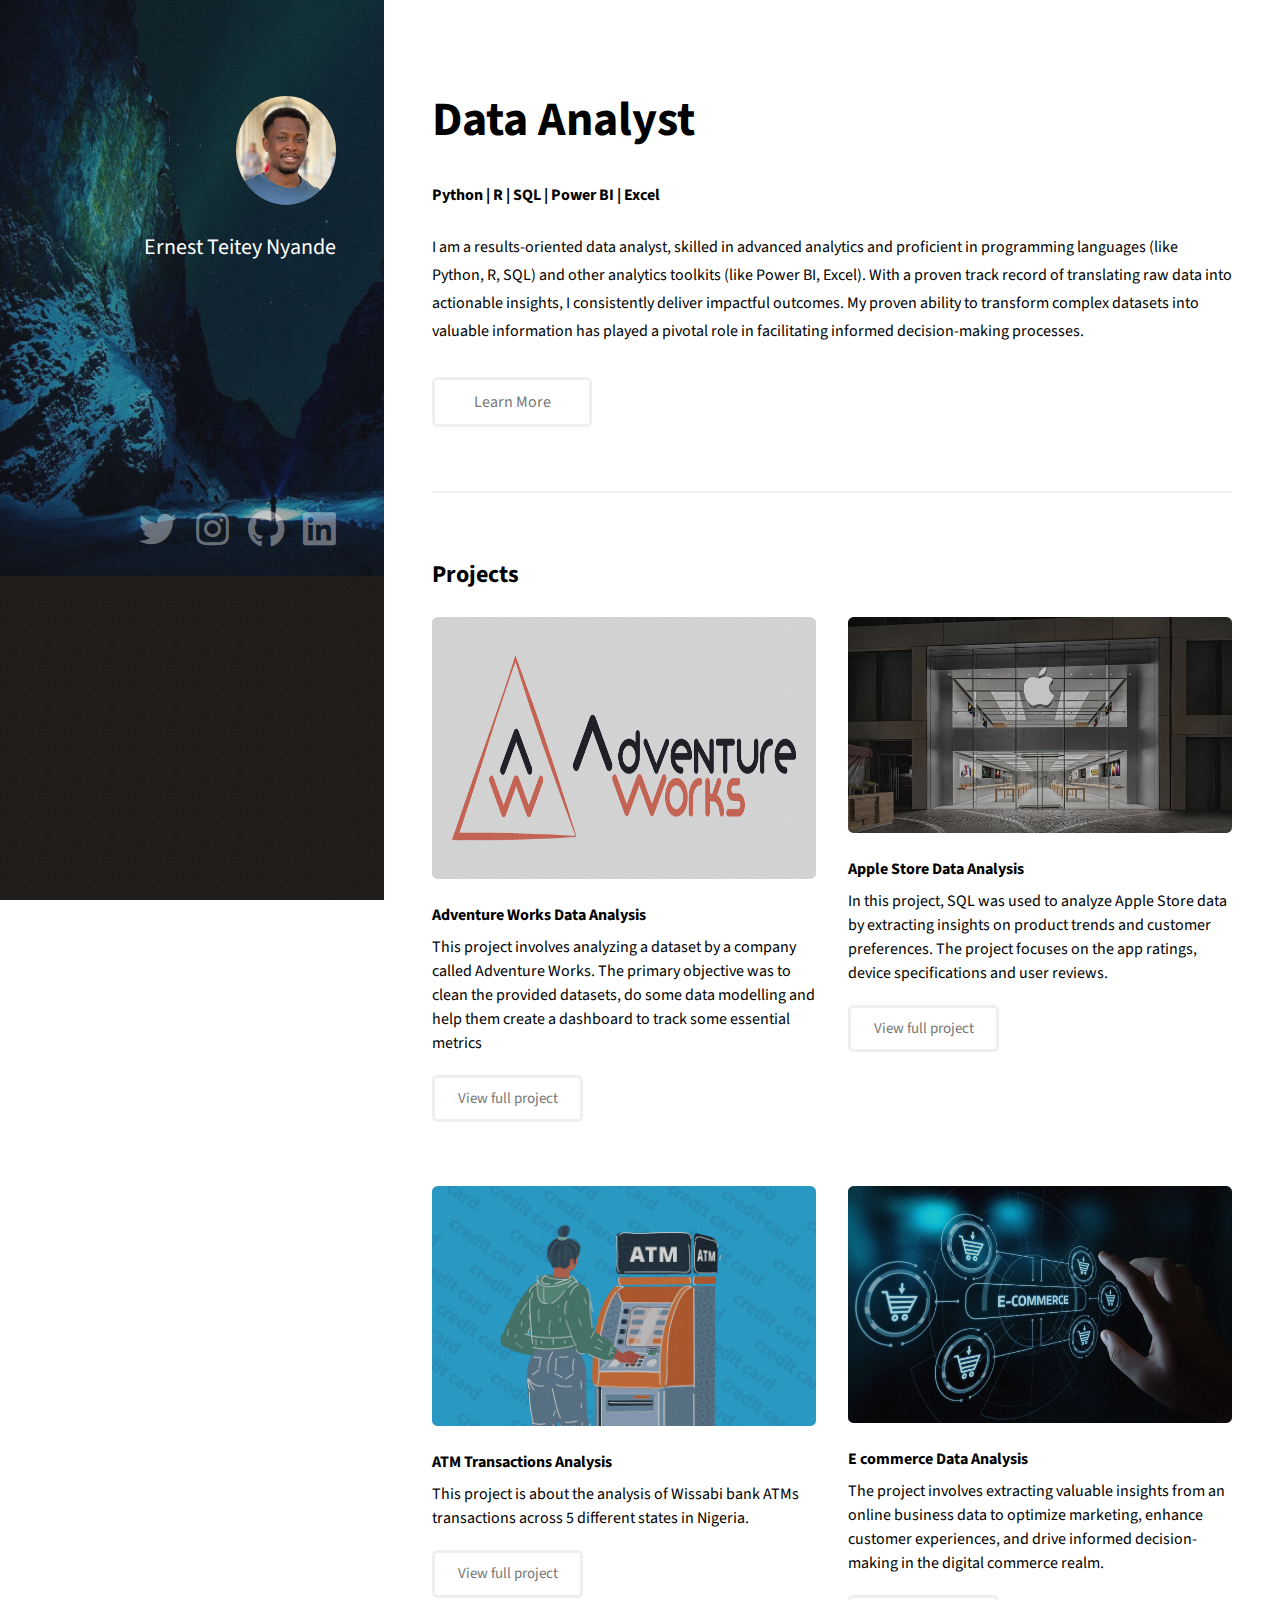
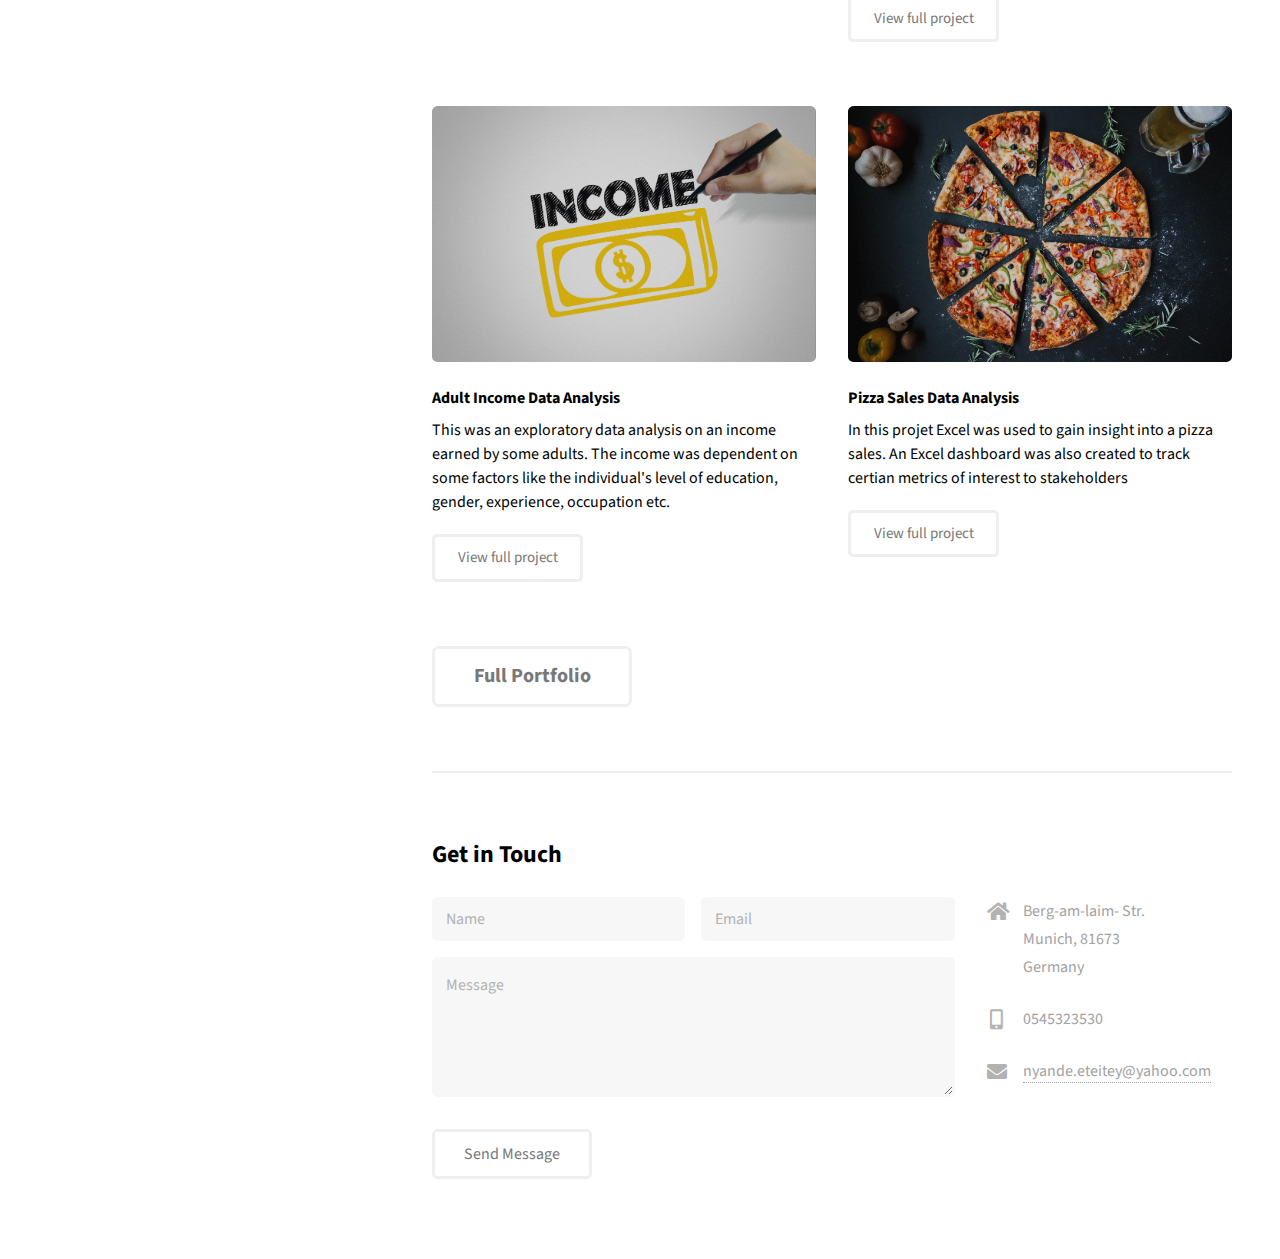
==== index.html @ efe4e244 "initial commit" ====
<!DOCTYPE HTML>
<!--
	Strata by HTML5 UP
	html5up.net | @ajlkn
	Free for personal and commercial use under the CCA 3.0 license (html5up.net/license)
-->
<html>
	<head>
		<title>Ernest Teitey Portfolio </title>
		<meta charset="utf-8" />
		<meta name="viewport" content="width=device-width, initial-scale=1, user-scalable=no" />
		<link rel="stylesheet" href="assets/css/main.css" />
	</head>
	<body class="is-preload">

		<!-- Header -->
			<header id="header">
				<div class="inner">
					<a href="#" class="image avatar"><img src="images\ent77.jpg" alt="" /></a>
					<h1><strong style="font-size: 1.1em;">Ernest Teitey Nyande</strong></h1>
				</div>
			</header>

		<!-- Main -->
			<div id="main">

				<!-- One -->
					<section id="one">
						<header class="major">
							<h1><strong style="font-weight: bold; color: black; font-size: 1.5em;" >Data Analyst</strong></h1>
        					<p>
								<strong style="font-weight: bold; color: black;">Python | R | SQL | Power BI | Excel</strong></
							</p>							
						</header>
						<p style="color: black;">
							I am a results-oriented data analyst, skilled in advanced analytics and proficient in programming languages (like Python, R, SQL) and other analytics toolkits (like Power BI, Excel). With a proven track record of translating raw data into actionable insights, I consistently deliver impactful outcomes. My proven ability to transform complex datasets into valuable information has played a pivotal role in facilitating informed decision-making processes.
						</p>						
						<ul class="actions">
							<li><a href="https://github.com/Teitey77" target="_blank" class="button">Learn More</a></li>
						</ul>
					</section>

				<!-- Two -->
					<section id="two">
						<h2 style="color: black; font-weight: bold;">Projects</h2>
						<div class="row">
							<article class="col-6 col-12-xsmall work-item">
								<a href="images\fulls\adv_2.png" class="image fit thumb"><img src="images\thumbs\adv_2.png" alt="" style="height: 262px"  /></a>
								<h3 style="font-weight: bold; color: black;">Adventure Works Data Analysis</h3>
								<p style="font-size: 16px; color: black;">This project involves analyzing a dataset by a company called Adventure Works. The primary objective was to clean the provided datasets, do some data modelling and help them create a dashboard to track some essential metrics</p>
								<ul class="actions" style="margin-top: 20px;">
									<li><a href="https://github.com/Teitey77/Adventure-Works-Data-Analysis-Project" target="_blank" class="button" style="font-size: 15px;">View full project</a></li>
								</ul>
							</article>
							<article class="col-6 col-12-xsmall work-item">
								<a href="images\fulls\apple store.jpeg" class="image fit thumb"><img src="images\thumbs\apple store.jpeg" alt="" /></a>
								<h3 style="font-weight: bold; color: black;">Apple Store Data Analysis</h3>
								<p style="font-size: 16px; color: black;">In this project, SQL was used to analyze Apple Store data by extracting insights on product trends and customer preferences. The project focuses on the app ratings, device specifications and user reviews.</p>
								<ul class="actions" style="margin-top: 20px;">
									<li><a href="https://github.com/Teitey77/Apple-Store-Data-Analysis-Project" target="_blank" class="button" style="font-size: 15px;">View full project</a></li>
								</ul>
							</article>
							<article class="col-6 col-12-xsmall work-item">
								<a href="images\fulls\ATM.jpg" class="image fit thumb"><img src="images\thumbs\ATM.jpg" alt="" /></a>
								<h3 style="font-weight: bold; color: black;">ATM Transactions Analysis</h3>
								<p style="font-size: 16px; color: black;">This project is about the analysis of Wissabi bank ATMs transactions across 5 different states in Nigeria.</p>
								<ul class="actions" style="margin-top: 20px;">
									<li><a href="https://github.com/Teitey77/ATM-Transaction-Analysis-Project-" target="_blank" class="button" style="font-size: 15px;">View full project</a></li>
								</ul>
							</article>
							<article class="col-6 col-12-xsmall work-item">
								<a href="images\fulls\ecom.jpg" class="image fit thumb"><img src="images\thumbs\ecom.jpg" alt="" /></a>
								<h3 style="font-weight: bold; color: black;">E commerce Data Analysis</h3>
								<p style="font-size: 16px; color: black;">The project involves extracting valuable insights from an online business data to optimize marketing, enhance customer experiences, and drive informed decision-making in the digital commerce realm.</p>
								<ul class="actions" style="margin-top: 20px;">
									<li><a href="https://github.com/Teitey77/ECommerce-Data-Analysis-Project" target="_blank" class="button" style="font-size: 15px;">View full project</a></li>
								</ul>
							</article>
							<article class="col-6 col-12-xsmall work-item">
								<a href="images\fulls\Income_.jpg" class="image fit thumb"><img src="images\thumbs\Income_.jpg" alt="" /></a>
								<h3 style="font-weight: bold; color: black;">Adult Income Data Analysis</h3>
								<p style="font-size: 16px; color: black;">This was an exploratory data analysis on an income earned by some adults. The income was dependent on some factors like the individual's level of education, gender, experience, occupation etc.</p>
								<ul class="actions" style="margin-top: 20px;">
									<li><a href="https://github.com/Teitey77/Adult-Income-Data-Analysis-Project" target="_blank" class="button" style="font-size: 15px;">View full project</a></li>
								</ul>
							</article>
							<article class="col-6 col-12-xsmall work-item">
								<a href="images\fulls\Pizza-3007395.jpg" class="image fit thumb"><img src="images\thumbs\Pizza-3007395.jpg" alt="" /></a>
								<h3 style="font-weight: bold; color: black;">Pizza Sales Data Analysis</h3>
								<p style="font-size: 16px; color: black;">In this projet Excel was used to gain insight into a pizza sales. An Excel dashboard was also created to track certian metrics of interest to stakeholders</p>
								<ul class="actions" style="margin-top: 20px;">
									<li><a href="https://github.com/Teitey77/Pizza-Sales-Analysis-Project" target="_blank" class="button" style="font-size: 15px;">View full project</a></li>
								</ul>
							</article>
						</div>
						<ul class="actions">
							<li><a href="https://github.com/Teitey77" target="_blank" class="button" style="font-size: 20px; font-weight: bold; color: black;">Full Portfolio</a></li>
						</ul>
					</section>

				<!-- Three -->
					<section id="three">
						<h2><strong style="font-weight: bold; color: black; font-size: 1.0em;" >Get in Touch</strong></h2>
						<!-- <p>Accumsan pellentesque commodo blandit enim arcu non at amet id arcu magna. Accumsan orci faucibus id eu lorem semper nunc nisi lorem vulputate lorem neque lorem ipsum dolor.</p> --> 
						<div class="row">
							<div class="col-8 col-12-small">
								<form method="post" action="#">
									<div class="row gtr-uniform gtr-50">
										<div class="col-6 col-12-xsmall"><input type="text" name="name" id="name" placeholder="Name" /></div>
										<div class="col-6 col-12-xsmall"><input type="email" name="email" id="email" placeholder="Email" /></div>
										<div class="col-12"><textarea name="message" id="message" placeholder="Message" rows="4"></textarea></div>
									</div>
								</form>
								<ul class="actions">
									<li><input type="submit" value="Send Message" /></li>
								</ul>
							</div>
							<div class="col-4 col-12-small">
								<ul class="labeled-icons">
									<li>
										<h3 class="icon solid fa-home"><span class="label">Address</span></h3>
										Berg-am-laim- Str.<br />
										Munich, 81673<br />
										Germany
									</li>
									<li>
										<h3 class="icon solid fa-mobile-alt"><span class="label">Phone</span></h3>
										0545323530
									</li>
									<li>
										<h3 class="icon solid fa-envelope"><span class="label">Email</span></h3>
										<a href="#">nyande.eteitey@yahoo.com</a>
									</li>
								</ul>
							</div>
						</div>
					</section>

				<!-- Four -->
				<!--
					<section id="four">
						<h2>Elements</h2>

						<section>
							<h4>Text</h4>
							<p>This is <b>bold</b> and this is <strong>strong</strong>. This is <i>italic</i> and this is <em>emphasized</em>.
							This is <sup>superscript</sup> text and this is <sub>subscript</sub> text.
							This is <u>underlined</u> and this is code: <code>for (;;) { ... }</code>. Finally, <a href="#">this is a link</a>.</p>
							<hr />
							<header>
								<h4>Heading with a Subtitle</h4>
								<p>Lorem ipsum dolor sit amet nullam id egestas urna aliquam</p>
							</header>
							<p>Nunc lacinia ante nunc ac lobortis. Interdum adipiscing gravida odio porttitor sem non mi integer non faucibus ornare mi ut ante amet placerat aliquet. Volutpat eu sed ante lacinia sapien lorem accumsan varius montes viverra nibh in adipiscing blandit tempus accumsan.</p>
							<header>
								<h5>Heading with a Subtitle</h5>
								<p>Lorem ipsum dolor sit amet nullam id egestas urna aliquam</p>
							</header>
							<p>Nunc lacinia ante nunc ac lobortis. Interdum adipiscing gravida odio porttitor sem non mi integer non faucibus ornare mi ut ante amet placerat aliquet. Volutpat eu sed ante lacinia sapien lorem accumsan varius montes viverra nibh in adipiscing blandit tempus accumsan.</p>
							<hr />
							<h2>Heading Level 2</h2>
							<h3>Heading Level 3</h3>
							<h4>Heading Level 4</h4>
							<h5>Heading Level 5</h5>
							<h6>Heading Level 6</h6>
							<hr />
							<h5>Blockquote</h5>
							<blockquote>Fringilla nisl. Donec accumsan interdum nisi, quis tincidunt felis sagittis eget tempus euismod. Vestibulum ante ipsum primis in faucibus vestibulum. Blandit adipiscing eu felis iaculis volutpat ac adipiscing accumsan faucibus. Vestibulum ante ipsum primis in faucibus lorem ipsum dolor sit amet nullam adipiscing eu felis.</blockquote>
							<h5>Preformatted</h5>
							<pre><code>i = 0;

while (!deck.isInOrder()) {
print 'Iteration ' + i;
deck.shuffle();
i++;
}

print 'It took ' + i + ' iterations to sort the deck.';</code></pre>
						</section>

						<section>
							<h4>Lists</h4>
							<div class="row">
								<div class="col-6 col-12-xsmall">
									<h5>Unordered</h5>
									<ul>
										<li>Dolor pulvinar etiam magna etiam.</li>
										<li>Sagittis adipiscing lorem eleifend.</li>
										<li>Felis enim feugiat dolore viverra.</li>
									</ul>
									<h5>Alternate</h5>
									<ul class="alt">
										<li>Dolor pulvinar etiam magna etiam.</li>
										<li>Sagittis adipiscing lorem eleifend.</li>
										<li>Felis enim feugiat dolore viverra.</li>
									</ul>
								</div>
								<div class="col-6 col-12-xsmall">
									<h5>Ordered</h5>
									<ol>
										<li>Dolor pulvinar etiam magna etiam.</li>
										<li>Etiam vel felis at lorem sed viverra.</li>
										<li>Felis enim feugiat dolore viverra.</li>
										<li>Dolor pulvinar etiam magna etiam.</li>
										<li>Etiam vel felis at lorem sed viverra.</li>
										<li>Felis enim feugiat dolore viverra.</li>
									</ol>
									<h5>Icons</h5>
									<ul class="icons">
										<li><a href="#" class="icon brands fa-twitter"><span class="label">Twitter</span></a></li>
										<li><a href="#" class="icon brands fa-facebook-f"><span class="label">Facebook</span></a></li>
										<li><a href="#" class="icon brands fa-instagram"><span class="label">Instagram</span></a></li>
										<li><a href="#" class="icon brands fa-github"><span class="label">Github</span></a></li>
										<li><a href="#" class="icon brands fa-dribbble"><span class="label">Dribbble</span></a></li>
										<li><a href="#" class="icon brands fa-tumblr"><span class="label">Tumblr</span></a></li>
									</ul>
								</div>
							</div>
							<h5>Actions</h5>
							<ul class="actions">
								<li><a href="#" class="button primary">Default</a></li>
								<li><a href="#" class="button">Default</a></li>
							</ul>
							<ul class="actions small">
								<li><a href="#" class="button primary small">Small</a></li>
								<li><a href="#" class="button small">Small</a></li>
							</ul>
							<div class="row">
								<div class="col-6 col-12-small">
									<ul class="actions stacked">
										<li><a href="#" class="button primary">Default</a></li>
										<li><a href="#" class="button">Default</a></li>
									</ul>
								</div>
								<div class="col-6 col-12-small">
									<ul class="actions stacked">
										<li><a href="#" class="button primary small">Small</a></li>
										<li><a href="#" class="button small">Small</a></li>
									</ul>
								</div>
								<div class="col-6 col-12-small">
									<ul class="actions stacked">
										<li><a href="#" class="button primary fit">Default</a></li>
										<li><a href="#" class="button fit">Default</a></li>
									</ul>
								</div>
								<div class="col-6 col-12-small">
									<ul class="actions stacked">
										<li><a href="#" class="button primary small fit">Small</a></li>
										<li><a href="#" class="button small fit">Small</a></li>
									</ul>
								</div>
							</div>
						</section>

						<section>
							<h4>Table</h4>
							<h5>Default</h5>
							<div class="table-wrapper">
								<table>
									<thead>
										<tr>
											<th>Name</th>
											<th>Description</th>
											<th>Price</th>
										</tr>
									</thead>
									<tbody>
										<tr>
											<td>Item One</td>
											<td>Ante turpis integer aliquet porttitor.</td>
											<td>29.99</td>
										</tr>
										<tr>
											<td>Item Two</td>
											<td>Vis ac commodo adipiscing arcu aliquet.</td>
											<td>19.99</td>
										</tr>
										<tr>
											<td>Item Three</td>
											<td> Morbi faucibus arcu accumsan lorem.</td>
											<td>29.99</td>
										</tr>
										<tr>
											<td>Item Four</td>
											<td>Vitae integer tempus condimentum.</td>
											<td>19.99</td>
										</tr>
										<tr>
											<td>Item Five</td>
											<td>Ante turpis integer aliquet porttitor.</td>
											<td>29.99</td>
										</tr>
									</tbody>
									<tfoot>
										<tr>
											<td colspan="2"></td>
											<td>100.00</td>
										</tr>
									</tfoot>
								</table>
							</div>

							<h5>Alternate</h5>
							<div class="table-wrapper">
								<table class="alt">
									<thead>
										<tr>
											<th>Name</th>
											<th>Description</th>
											<th>Price</th>
										</tr>
									</thead>
									<tbody>
										<tr>
											<td>Item One</td>
											<td>Ante turpis integer aliquet porttitor.</td>
											<td>29.99</td>
										</tr>
										<tr>
											<td>Item Two</td>
											<td>Vis ac commodo adipiscing arcu aliquet.</td>
											<td>19.99</td>
										</tr>
										<tr>
											<td>Item Three</td>
											<td> Morbi faucibus arcu accumsan lorem.</td>
											<td>29.99</td>
										</tr>
										<tr>
											<td>Item Four</td>
											<td>Vitae integer tempus condimentum.</td>
											<td>19.99</td>
										</tr>
										<tr>
											<td>Item Five</td>
											<td>Ante turpis integer aliquet porttitor.</td>
											<td>29.99</td>
										</tr>
									</tbody>
									<tfoot>
										<tr>
											<td colspan="2"></td>
											<td>100.00</td>
										</tr>
									</tfoot>
								</table>
							</div>
						</section>

						<section>
							<h4>Buttons</h4>
							<ul class="actions">
								<li><a href="#" class="button primary">Primary</a></li>
								<li><a href="#" class="button">Default</a></li>
							</ul>
							<ul class="actions">
								<li><a href="#" class="button large">Large</a></li>
								<li><a href="#" class="button">Default</a></li>
								<li><a href="#" class="button small">Small</a></li>
							</ul>
							<ul class="actions fit">
								<li><a href="#" class="button primary fit">Fit</a></li>
								<li><a href="#" class="button fit">Fit</a></li>
							</ul>
							<ul class="actions fit small">
								<li><a href="#" class="button primary fit small">Fit + Small</a></li>
								<li><a href="#" class="button fit small">Fit + Small</a></li>
							</ul>
							<ul class="actions">
								<li><a href="#" class="button primary icon solid fa-download">Icon</a></li>
								<li><a href="#" class="button icon solid fa-download">Icon</a></li>
							</ul>
							<ul class="actions">
								<li><span class="button primary disabled">Primary</span></li>
								<li><span class="button disabled">Default</span></li>
							</ul>
						</section>

						<section>
							<h4>Form</h4>
							<form method="post" action="#">
								<div class="row gtr-uniform gtr-50">
									<div class="col-6 col-12-xsmall">
										<input type="text" name="demo-name" id="demo-name" value="" placeholder="Name" />
									</div>
									<div class="col-6 col-12-xsmall">
										<input type="email" name="demo-email" id="demo-email" value="" placeholder="Email" />
									</div>
									<div class="col-12">
										<select name="demo-category" id="demo-category">
											<option value="">- Category -</option>
											<option value="1">Manufacturing</option>
											<option value="1">Shipping</option>
											<option value="1">Administration</option>
											<option value="1">Human Resources</option>
										</select>
									</div>
									<div class="col-4 col-12-small">
										<input type="radio" id="demo-priority-low" name="demo-priority" checked>
										<label for="demo-priority-low">Low Priority</label>
									</div>
									<div class="col-4 col-12-small">
										<input type="radio" id="demo-priority-normal" name="demo-priority">
										<label for="demo-priority-normal">Normal Priority</label>
									</div>
									<div class="col-4 col-12-small">
										<input type="radio" id="demo-priority-high" name="demo-priority">
										<label for="demo-priority-high">High Priority</label>
									</div>
									<div class="col-6 col-12-small">
										<input type="checkbox" id="demo-copy" name="demo-copy">
										<label for="demo-copy">Email me a copy of this message</label>
									</div>
									<div class="col-6 col-12-small">
										<input type="checkbox" id="demo-human" name="demo-human" checked>
										<label for="demo-human">I am a human and not a robot</label>
									</div>
									<div class="col-12">
										<textarea name="demo-message" id="demo-message" placeholder="Enter your message" rows="6"></textarea>
									</div>
									<div class="col-12">
										<ul class="actions">
											<li><input type="submit" value="Send Message" class="primary" /></li>
											<li><input type="reset" value="Reset" /></li>
										</ul>
									</div>
								</div>
							</form>
						</section>

						<section>
							<h4>Image</h4>
							<h5>Fit</h5>
							<div class="box alt">
								<div class="row gtr-50 gtr-uniform">
									<div class="col-12"><span class="image fit"><img src="images/fulls/05.jpg" alt="" /></span></div>
									<div class="col-4"><span class="image fit"><img src="images/thumbs/01.jpg" alt="" /></span></div>
									<div class="col-4"><span class="image fit"><img src="images/thumbs/02.jpg" alt="" /></span></div>
									<div class="col-4"><span class="image fit"><img src="images/thumbs/03.jpg" alt="" /></span></div>
									<div class="col-4"><span class="image fit"><img src="images/thumbs/04.jpg" alt="" /></span></div>
									<div class="col-4"><span class="image fit"><img src="images/thumbs/05.jpg" alt="" /></span></div>
									<div class="col-4"><span class="image fit"><img src="images/thumbs/06.jpg" alt="" /></span></div>
									<div class="col-4"><span class="image fit"><img src="images/thumbs/03.jpg" alt="" /></span></div>
									<div class="col-4"><span class="image fit"><img src="images/thumbs/02.jpg" alt="" /></span></div>
									<div class="col-4"><span class="image fit"><img src="images/thumbs/01.jpg" alt="" /></span></div>
								</div>
							</div>
							<h5>Left &amp; Right</h5>
							<p><span class="image left"><img src="images/avatar.jpg" alt="" /></span>Fringilla nisl. Donec accumsan interdum nisi, quis tincidunt felis sagittis eget. tempus euismod. Vestibulum ante ipsum primis in faucibus vestibulum. Blandit adipiscing eu felis iaculis volutpat ac adipiscing accumsan eu faucibus. Integer ac pellentesque praesent tincidunt felis sagittis eget. tempus euismod. Vestibulum ante ipsum primis in faucibus vestibulum. Blandit adipiscing eu felis iaculis volutpat ac adipiscing accumsan eu faucibus. Integer ac pellentesque praesent. Donec accumsan interdum nisi, quis tincidunt felis sagittis eget. tempus euismod. Vestibulum ante ipsum primis in faucibus vestibulum. Blandit adipiscing eu felis iaculis volutpat ac adipiscing accumsan eu faucibus. Integer ac pellentesque praesent tincidunt felis sagittis eget. tempus euismod. Vestibulum ante ipsum primis in faucibus vestibulum. Blandit adipiscing eu felis iaculis volutpat ac adipiscing accumsan eu faucibus. Integer ac pellentesque praesent.</p>
							<p><span class="image right"><img src="images/avatar.jpg" alt="" /></span>Fringilla nisl. Donec accumsan interdum nisi, quis tincidunt felis sagittis eget. tempus euismod. Vestibulum ante ipsum primis in faucibus vestibulum. Blandit adipiscing eu felis iaculis volutpat ac adipiscing accumsan eu faucibus. Integer ac pellentesque praesent tincidunt felis sagittis eget. tempus euismod. Vestibulum ante ipsum primis in faucibus vestibulum. Blandit adipiscing eu felis iaculis volutpat ac adipiscing accumsan eu faucibus. Integer ac pellentesque praesent. Donec accumsan interdum nisi, quis tincidunt felis sagittis eget. tempus euismod. Vestibulum ante ipsum primis in faucibus vestibulum. Blandit adipiscing eu felis iaculis volutpat ac adipiscing accumsan eu faucibus. Integer ac pellentesque praesent tincidunt felis sagittis eget. tempus euismod. Vestibulum ante ipsum primis in faucibus vestibulum. Blandit adipiscing eu felis iaculis volutpat ac adipiscing accumsan eu faucibus. Integer ac pellentesque praesent.</p>
						</section>

					</section>
				-->

			</div>

		<!-- Footer -->
			<footer id="footer">
				<div class="inner">
					<ul class="icons" style="margin-bottom: 300px;">
						<li><a href="https://www.twitter.com/Teitey77" target="_blank" class="icon brands fa-twitter" style="font-size: 25px;" ><span class="label">Twitter</span></a></li>
						<li><a href="https://www.instagram.com/Teitey77" target="_blank" class="icon brands fa-instagram" style="font-size: 25px;" ><span class="label">Instagram</span></a></li>
						<li><a href="https://github.com/Teitey77" class="icon brands fa-github" target="_blank" style="font-size: 25px;" ><span class="label">Github</span></a></li>
						<li><a href="https://linkedin.com/in/ernest-teitey-nyande-a29bb71a9" target="_blank" class="icon brands fa-linkedin" style="font-size: 25px;"><span class="label">LinkedIn</span></a></li>
					</ul>
				</div>
			</footer>

		<!-- Scripts -->
			<script src="assets/js/jquery.min.js"></script>
			<script src="assets/js/jquery.poptrox.min.js"></script>
			<script src="assets/js/browser.min.js"></script>
			<script src="assets/js/breakpoints.min.js"></script>
			<script src="assets/js/util.js"></script>
			<script src="assets/js/main.js"></script>

	</body>
</html>
---- assets/css/main.css ----
@import url("fontawesome-all.min.css");
@import url("https://fonts.googleapis.com/css?family=Source+Sans+Pro:400,400italic");

/*
	Strata by HTML5 UP
	html5up.net | @ajlkn
	Free for personal and commercial use under the CCA 3.0 license (html5up.net/license)
*/

html, body, div, span, applet, object,
iframe, h1, h2, h3, h4, h5, h6, p, blockquote,
pre, a, abbr, acronym, address, big, cite,
code, del, dfn, em, img, ins, kbd, q, s, samp,
small, strike, strong, sub, sup, tt, var, b,
u, i, center, dl, dt, dd, ol, ul, li, fieldset,
form, label, legend, table, caption, tbody,
tfoot, thead, tr, th, td, article, aside,
canvas, details, embed, figure, figcaption,
footer, header, hgroup, menu, nav, output, ruby,
section, summary, time, mark, audio, video {
	margin: 0;
	padding: 0;
	border: 0;
	font-size: 100%;
	font: inherit;
	vertical-align: baseline;}

article, aside, details, figcaption, figure,
footer, header, hgroup, menu, nav, section {
	display: block;}

body {
	line-height: 1;
}

ol, ul {
	list-style: none;
}

blockquote, q {
	quotes: none;
}

	blockquote:before, blockquote:after, q:before, q:after {
		content: '';
		content: none;
	}

table {
	border-collapse: collapse;
	border-spacing: 0;
}

body {
	-webkit-text-size-adjust: none;
}

mark {
	background-color: transparent;
	color: inherit;
}

input::-moz-focus-inner {
	border: 0;
	padding: 0;
}

input, select, textarea {
	-moz-appearance: none;
	-webkit-appearance: none;
	-ms-appearance: none;
	appearance: none;
}

/* Basic */

	html {
		box-sizing: border-box;
	}

	*, *:before, *:after {
		box-sizing: inherit;
	}

	body {
		background: #fff;
	}

		body.is-preload *, body.is-preload *:before, body.is-preload *:after {
			-moz-animation: none !important;
			-webkit-animation: none !important;
			-ms-animation: none !important;
			animation: none !important;
			-moz-transition: none !important;
			-webkit-transition: none !important;
			-ms-transition: none !important;
			transition: none !important;
		}

	body, input, select, textarea {
		color: #a2a2a2;
		font-family: "Source Sans Pro", Helvetica, sans-serif;
		font-size: 16pt;
		font-weight: 400;
		line-height: 1.75em;
	}

	a {
		-moz-transition: color 0.2s ease-in-out, border-color 0.2s ease-in-out;
		-webkit-transition: color 0.2s ease-in-out, border-color 0.2s ease-in-out;
		-ms-transition: color 0.2s ease-in-out, border-color 0.2s ease-in-out;
		transition: color 0.2s ease-in-out, border-color 0.2s ease-in-out;
		border-bottom: dotted 1px;
		color: #49bf9d;
		text-decoration: none;
	}

		a:hover {
			border-bottom-color: transparent;
			color: #49bf9d !important;
			text-decoration: none;
		}

	strong, b {
		color: #787878;
		font-weight: 400;
	}

	em, i {
		font-style: italic;
	}

	p {
		margin: 0 0 2em 0;
	}

	h1, h2, h3, h4, h5, h6 {
		color: #787878;
		font-weight: 400;
		line-height: 1em;
		margin: 0 0 1em 0;
	}

		h1 a, h2 a, h3 a, h4 a, h5 a, h6 a {
			color: inherit;
			text-decoration: none;
		}

	h1 {
		font-size: 2em;
		line-height: 1.5em;
	}

	h2 {
		font-size: 1.5em;
		line-height: 1.5em;
	}

	h3 {
		font-size: 1.25em;
		line-height: 1.5em;
	}

	h4 {
		font-size: 1.1em;
		line-height: 1.5em;
	}

	h5 {
		font-size: 0.9em;
		line-height: 1.5em;
	}

	h6 {
		font-size: 0.7em;
		line-height: 1.5em;
	}

	sub {
		font-size: 0.8em;
		position: relative;
		top: 0.5em;
	}

	sup {
		font-size: 0.8em;
		position: relative;
		top: -0.5em;
	}

	hr {
		border: 0;
		border-bottom: solid 2px #efefef;
		margin: 2em 0;
	}

		hr.major {
			margin: 3em 0;
		}

	blockquote {
		border-left: solid 6px #efefef;
		font-style: italic;
		margin: 0 0 2em 0;
		padding: 0.5em 0 0.5em 1.5em;
	}

	code {
		background: #f7f7f7;
		border-radius: 0.35em;
		border: solid 2px #efefef;
		font-family: "Courier New", monospace;
		font-size: 0.9em;
		margin: 0 0.25em;
		padding: 0.25em 0.65em;
	}

	pre {
		-webkit-overflow-scrolling: touch;
		font-family: "Courier New", monospace;
		font-size: 0.9em;
		margin: 0 0 2em 0;
	}

		pre code {
			display: block;
			line-height: 1.75em;
			padding: 1em 1.5em;
			overflow-x: auto;
		}

	.align-left {
		text-align: left;
	}

	.align-center {
		text-align: center;
	}

	.align-right {
		text-align: right;
	}

/* Container */

	.container {
		margin: 0 auto;
		max-width: calc(100% - 4em);
		width: 100%;
	}

		.container.xsmall {
			width: 25%;
		}

		.container.small {
			width: 50%;
		}

		.container.medium {
			width: 75%;
		}

		.container.large {
			width: 125%;
		}

		.container.xlarge {
			width: 150%;
		}

		.container.max {
			width: 100%;
		}

		@media screen and (max-width: 980px) {

			.container {
				width: 100% !important;
				max-width: 100% !important;
			}

		}

		@media screen and (max-width: 480px) {

			.container {
				max-width: calc(100% - 3em);
			}

		}

/* Row */

	.row {
		display: flex;
		flex-wrap: wrap;
		box-sizing: border-box;
		align-items: stretch;
	}

		.row > * {
			box-sizing: border-box;
		}

		.row.gtr-uniform > * > :last-child {
			margin-bottom: 0;
		}

		.row.aln-left {
			justify-content: flex-start;
		}

		.row.aln-center {
			justify-content: center;
		}

		.row.aln-right {
			justify-content: flex-end;
		}

		.row.aln-top {
			align-items: flex-start;
		}

		.row.aln-middle {
			align-items: center;
		}

		.row.aln-bottom {
			align-items: flex-end;
		}

		.row > .imp {
			order: -1;
		}

		.row > .col-1 {
			width: 8.33333%;
		}

		.row > .off-1 {
			margin-left: 8.33333%;
		}

		.row > .col-2 {
			width: 16.66667%;
		}

		.row > .off-2 {
			margin-left: 16.66667%;
		}

		.row > .col-3 {
			width: 25%;
		}

		.row > .off-3 {
			margin-left: 25%;
		}

		.row > .col-4 {
			width: 33.33333%;
		}

		.row > .off-4 {
			margin-left: 33.33333%;
		}

		.row > .col-5 {
			width: 41.66667%;
		}

		.row > .off-5 {
			margin-left: 41.66667%;
		}

		.row > .col-6 {
			width: 50%;
		}

		.row > .off-6 {
			margin-left: 50%;
		}

		.row > .col-7 {
			width: 58.33333%;
		}

		.row > .off-7 {
			margin-left: 58.33333%;
		}

		.row > .col-8 {
			width: 66.66667%;
		}

		.row > .off-8 {
			margin-left: 66.66667%;
		}

		.row > .col-9 {
			width: 75%;
		}

		.row > .off-9 {
			margin-left: 75%;
		}

		.row > .col-10 {
			width: 83.33333%;
		}

		.row > .off-10 {
			margin-left: 83.33333%;
		}

		.row > .col-11 {
			width: 91.66667%;
		}

		.row > .off-11 {
			margin-left: 91.66667%;
		}

		.row > .col-12 {
			width: 100%;
		}

		.row > .off-12 {
			margin-left: 100%;
		}

		.row.gtr-0 {
			margin-top: 0;
			margin-left: 0em;
		}

			.row.gtr-0 > * {
				padding: 0 0 0 0em;
			}

			.row.gtr-0.gtr-uniform {
				margin-top: 0em;
			}

				.row.gtr-0.gtr-uniform > * {
					padding-top: 0em;
				}

		.row.gtr-25 {
			margin-top: 0;
			margin-left: -0.625em;
		}

			.row.gtr-25 > * {
				padding: 0 0 0 0.625em;
			}

			.row.gtr-25.gtr-uniform {
				margin-top: -0.625em;
			}

				.row.gtr-25.gtr-uniform > * {
					padding-top: 0.625em;
				}

		.row.gtr-50 {
			margin-top: 0;
			margin-left: -1.25em;
		}

			.row.gtr-50 > * {
				padding: 0 0 0 1.25em;
			}

			.row.gtr-50.gtr-uniform {
				margin-top: -1.25em;
			}

				.row.gtr-50.gtr-uniform > * {
					padding-top: 1.25em;
				}

		.row {
			margin-top: 0;
			margin-left: -2.5em;
		}

			.row > * {
				padding: 0 0 0 2.5em;
			}

			.row.gtr-uniform {
				margin-top: -2.5em;
			}

				.row.gtr-uniform > * {
					padding-top: 2.5em;
				}

		.row.gtr-150 {
			margin-top: 0;
			margin-left: -3.75em;
		}

			.row.gtr-150 > * {
				padding: 0 0 0 3.75em;
			}

			.row.gtr-150.gtr-uniform {
				margin-top: -3.75em;
			}

				.row.gtr-150.gtr-uniform > * {
					padding-top: 3.75em;
				}

		.row.gtr-200 {
			margin-top: 0;
			margin-left: -5em;
		}

			.row.gtr-200 > * {
				padding: 0 0 0 5em;
			}

			.row.gtr-200.gtr-uniform {
				margin-top: -5em;
			}

				.row.gtr-200.gtr-uniform > * {
					padding-top: 5em;
				}

		@media screen and (max-width: 1800px) {

			.row {
				display: flex;
				flex-wrap: wrap;
				box-sizing: border-box;
				align-items: stretch;
			}

				.row > * {
					box-sizing: border-box;
				}

				.row.gtr-uniform > * > :last-child {
					margin-bottom: 0;
				}

				.row.aln-left {
					justify-content: flex-start;
				}

				.row.aln-center {
					justify-content: center;
				}

				.row.aln-right {
					justify-content: flex-end;
				}

				.row.aln-top {
					align-items: flex-start;
				}

				.row.aln-middle {
					align-items: center;
				}

				.row.aln-bottom {
					align-items: flex-end;
				}

				.row > .imp-xlarge {
					order: -1;
				}

				.row > .col-1-xlarge {
					width: 8.33333%;
				}

				.row > .off-1-xlarge {
					margin-left: 8.33333%;
				}

				.row > .col-2-xlarge {
					width: 16.66667%;
				}

				.row > .off-2-xlarge {
					margin-left: 16.66667%;
				}

				.row > .col-3-xlarge {
					width: 25%;
				}

				.row > .off-3-xlarge {
					margin-left: 25%;
				}

				.row > .col-4-xlarge {
					width: 33.33333%;
				}

				.row > .off-4-xlarge {
					margin-left: 33.33333%;
				}

				.row > .col-5-xlarge {
					width: 41.66667%;
				}

				.row > .off-5-xlarge {
					margin-left: 41.66667%;
				}

				.row > .col-6-xlarge {
					width: 50%;
				}

				.row > .off-6-xlarge {
					margin-left: 50%;
				}

				.row > .col-7-xlarge {
					width: 58.33333%;
				}

				.row > .off-7-xlarge {
					margin-left: 58.33333%;
				}

				.row > .col-8-xlarge {
					width: 66.66667%;
				}

				.row > .off-8-xlarge {
					margin-left: 66.66667%;
				}

				.row > .col-9-xlarge {
					width: 75%;
				}

				.row > .off-9-xlarge {
					margin-left: 75%;
				}

				.row > .col-10-xlarge {
					width: 83.33333%;
				}

				.row > .off-10-xlarge {
					margin-left: 83.33333%;
				}

				.row > .col-11-xlarge {
					width: 91.66667%;
				}

				.row > .off-11-xlarge {
					margin-left: 91.66667%;
				}

				.row > .col-12-xlarge {
					width: 100%;
				}

				.row > .off-12-xlarge {
					margin-left: 100%;
				}

				.row.gtr-0 {
					margin-top: 0;
					margin-left: 0em;
				}

					.row.gtr-0 > * {
						padding: 0 0 0 0em;
					}

					.row.gtr-0.gtr-uniform {
						margin-top: 0em;
					}

						.row.gtr-0.gtr-uniform > * {
							padding-top: 0em;
						}

				.row.gtr-25 {
					margin-top: 0;
					margin-left: -0.625em;
				}

					.row.gtr-25 > * {
						padding: 0 0 0 0.625em;
					}

					.row.gtr-25.gtr-uniform {
						margin-top: -0.625em;
					}

						.row.gtr-25.gtr-uniform > * {
							padding-top: 0.625em;
						}

				.row.gtr-50 {
					margin-top: 0;
					margin-left: -1.25em;
				}

					.row.gtr-50 > * {
						padding: 0 0 0 1.25em;
					}

					.row.gtr-50.gtr-uniform {
						margin-top: -1.25em;
					}

						.row.gtr-50.gtr-uniform > * {
							padding-top: 1.25em;
						}

				.row {
					margin-top: 0;
					margin-left: -2.5em;
				}

					.row > * {
						padding: 0 0 0 2.5em;
					}

					.row.gtr-uniform {
						margin-top: -2.5em;
					}

						.row.gtr-uniform > * {
							padding-top: 2.5em;
						}

				.row.gtr-150 {
					margin-top: 0;
					margin-left: -3.75em;
				}

					.row.gtr-150 > * {
						padding: 0 0 0 3.75em;
					}

					.row.gtr-150.gtr-uniform {
						margin-top: -3.75em;
					}

						.row.gtr-150.gtr-uniform > * {
							padding-top: 3.75em;
						}

				.row.gtr-200 {
					margin-top: 0;
					margin-left: -5em;
				}

					.row.gtr-200 > * {
						padding: 0 0 0 5em;
					}

					.row.gtr-200.gtr-uniform {
						margin-top: -5em;
					}

						.row.gtr-200.gtr-uniform > * {
							padding-top: 5em;
						}

		}

		@media screen and (max-width: 1280px) {

			.row {
				display: flex;
				flex-wrap: wrap;
				box-sizing: border-box;
				align-items: stretch;
			}

				.row > * {
					box-sizing: border-box;
				}

				.row.gtr-uniform > * > :last-child {
					margin-bottom: 0;
				}

				.row.aln-left {
					justify-content: flex-start;
				}

				.row.aln-center {
					justify-content: center;
				}

				.row.aln-right {
					justify-content: flex-end;
				}

				.row.aln-top {
					align-items: flex-start;
				}

				.row.aln-middle {
					align-items: center;
				}

				.row.aln-bottom {
					align-items: flex-end;
				}

				.row > .imp-large {
					order: -1;
				}

				.row > .col-1-large {
					width: 8.33333%;
				}

				.row > .off-1-large {
					margin-left: 8.33333%;
				}

				.row > .col-2-large {
					width: 16.66667%;
				}

				.row > .off-2-large {
					margin-left: 16.66667%;
				}

				.row > .col-3-large {
					width: 25%;
				}

				.row > .off-3-large {
					margin-left: 25%;
				}

				.row > .col-4-large {
					width: 33.33333%;
				}

				.row > .off-4-large {
					margin-left: 33.33333%;
				}

				.row > .col-5-large {
					width: 41.66667%;
				}

				.row > .off-5-large {
					margin-left: 41.66667%;
				}

				.row > .col-6-large {
					width: 50%;
				}

				.row > .off-6-large {
					margin-left: 50%;
				}

				.row > .col-7-large {
					width: 58.33333%;
				}

				.row > .off-7-large {
					margin-left: 58.33333%;
				}

				.row > .col-8-large {
					width: 66.66667%;
				}

				.row > .off-8-large {
					margin-left: 66.66667%;
				}

				.row > .col-9-large {
					width: 75%;
				}

				.row > .off-9-large {
					margin-left: 75%;
				}

				.row > .col-10-large {
					width: 83.33333%;
				}

				.row > .off-10-large {
					margin-left: 83.33333%;
				}

				.row > .col-11-large {
					width: 91.66667%;
				}

				.row > .off-11-large {
					margin-left: 91.66667%;
				}

				.row > .col-12-large {
					width: 100%;
				}

				.row > .off-12-large {
					margin-left: 100%;
				}

				.row.gtr-0 {
					margin-top: 0;
					margin-left: 0em;
				}

					.row.gtr-0 > * {
						padding: 0 0 0 0em;
					}

					.row.gtr-0.gtr-uniform {
						margin-top: 0em;
					}

						.row.gtr-0.gtr-uniform > * {
							padding-top: 0em;
						}

				.row.gtr-25 {
					margin-top: 0;
					margin-left: -0.5em;
				}

					.row.gtr-25 > * {
						padding: 0 0 0 0.5em;
					}

					.row.gtr-25.gtr-uniform {
						margin-top: -0.5em;
					}

						.row.gtr-25.gtr-uniform > * {
							padding-top: 0.5em;
						}

				.row.gtr-50 {
					margin-top: 0;
					margin-left: -1em;
				}

					.row.gtr-50 > * {
						padding: 0 0 0 1em;
					}

					.row.gtr-50.gtr-uniform {
						margin-top: -1em;
					}

						.row.gtr-50.gtr-uniform > * {
							padding-top: 1em;
						}

				.row {
					margin-top: 0;
					margin-left: -2em;
				}

					.row > * {
						padding: 0 0 0 2em;
					}

					.row.gtr-uniform {
						margin-top: -2em;
					}

						.row.gtr-uniform > * {
							padding-top: 2em;
						}

				.row.gtr-150 {
					margin-top: 0;
					margin-left: -3em;
				}

					.row.gtr-150 > * {
						padding: 0 0 0 3em;
					}

					.row.gtr-150.gtr-uniform {
						margin-top: -3em;
					}

						.row.gtr-150.gtr-uniform > * {
							padding-top: 3em;
						}

				.row.gtr-200 {
					margin-top: 0;
					margin-left: -4em;
				}

					.row.gtr-200 > * {
						padding: 0 0 0 4em;
					}

					.row.gtr-200.gtr-uniform {
						margin-top: -4em;
					}

						.row.gtr-200.gtr-uniform > * {
							padding-top: 4em;
						}

		}

		@media screen and (max-width: 980px) {

			.row {
				display: flex;
				flex-wrap: wrap;
				box-sizing: border-box;
				align-items: stretch;
			}

				.row > * {
					box-sizing: border-box;
				}

				.row.gtr-uniform > * > :last-child {
					margin-bottom: 0;
				}

				.row.aln-left {
					justify-content: flex-start;
				}

				.row.aln-center {
					justify-content: center;
				}

				.row.aln-right {
					justify-content: flex-end;
				}

				.row.aln-top {
					align-items: flex-start;
				}

				.row.aln-middle {
					align-items: center;
				}

				.row.aln-bottom {
					align-items: flex-end;
				}

				.row > .imp-medium {
					order: -1;
				}

				.row > .col-1-medium {
					width: 8.33333%;
				}

				.row > .off-1-medium {
					margin-left: 8.33333%;
				}

				.row > .col-2-medium {
					width: 16.66667%;
				}

				.row > .off-2-medium {
					margin-left: 16.66667%;
				}

				.row > .col-3-medium {
					width: 25%;
				}

				.row > .off-3-medium {
					margin-left: 25%;
				}

				.row > .col-4-medium {
					width: 33.33333%;
				}

				.row > .off-4-medium {
					margin-left: 33.33333%;
				}

				.row > .col-5-medium {
					width: 41.66667%;
				}

				.row > .off-5-medium {
					margin-left: 41.66667%;
				}

				.row > .col-6-medium {
					width: 50%;
				}

				.row > .off-6-medium {
					margin-left: 50%;
				}

				.row > .col-7-medium {
					width: 58.33333%;
				}

				.row > .off-7-medium {
					margin-left: 58.33333%;
				}

				.row > .col-8-medium {
					width: 66.66667%;
				}

				.row > .off-8-medium {
					margin-left: 66.66667%;
				}

				.row > .col-9-medium {
					width: 75%;
				}

				.row > .off-9-medium {
					margin-left: 75%;
				}

				.row > .col-10-medium {
					width: 83.33333%;
				}

				.row > .off-10-medium {
					margin-left: 83.33333%;
				}

				.row > .col-11-medium {
					width: 91.66667%;
				}

				.row > .off-11-medium {
					margin-left: 91.66667%;
				}

				.row > .col-12-medium {
					width: 100%;
				}

				.row > .off-12-medium {
					margin-left: 100%;
				}

				.row.gtr-0 {
					margin-top: 0;
					margin-left: 0em;
				}

					.row.gtr-0 > * {
						padding: 0 0 0 0em;
					}

					.row.gtr-0.gtr-uniform {
						margin-top: 0em;
					}

						.row.gtr-0.gtr-uniform > * {
							padding-top: 0em;
						}

				.row.gtr-25 {
					margin-top: 0;
					margin-left: -0.5em;
				}

					.row.gtr-25 > * {
						padding: 0 0 0 0.5em;
					}

					.row.gtr-25.gtr-uniform {
						margin-top: -0.5em;
					}

						.row.gtr-25.gtr-uniform > * {
							padding-top: 0.5em;
						}

				.row.gtr-50 {
					margin-top: 0;
					margin-left: -1em;
				}

					.row.gtr-50 > * {
						padding: 0 0 0 1em;
					}

					.row.gtr-50.gtr-uniform {
						margin-top: -1em;
					}

						.row.gtr-50.gtr-uniform > * {
							padding-top: 1em;
						}

				.row {
					margin-top: 0;
					margin-left: -2em;
				}

					.row > * {
						padding: 0 0 0 2em;
					}

					.row.gtr-uniform {
						margin-top: -2em;
					}

						.row.gtr-uniform > * {
							padding-top: 2em;
						}

				.row.gtr-150 {
					margin-top: 0;
					margin-left: -3em;
				}

					.row.gtr-150 > * {
						padding: 0 0 0 3em;
					}

					.row.gtr-150.gtr-uniform {
						margin-top: -3em;
					}

						.row.gtr-150.gtr-uniform > * {
							padding-top: 3em;
						}

				.row.gtr-200 {
					margin-top: 0;
					margin-left: -4em;
				}

					.row.gtr-200 > * {
						padding: 0 0 0 4em;
					}

					.row.gtr-200.gtr-uniform {
						margin-top: -4em;
					}

						.row.gtr-200.gtr-uniform > * {
							padding-top: 4em;
						}

		}

		@media screen and (max-width: 736px) {

			.row {
				display: flex;
				flex-wrap: wrap;
				box-sizing: border-box;
				align-items: stretch;
			}

				.row > * {
					box-sizing: border-box;
				}

				.row.gtr-uniform > * > :last-child {
					margin-bottom: 0;
				}

				.row.aln-left {
					justify-content: flex-start;
				}

				.row.aln-center {
					justify-content: center;
				}

				.row.aln-right {
					justify-content: flex-end;
				}

				.row.aln-top {
					align-items: flex-start;
				}

				.row.aln-middle {
					align-items: center;
				}

				.row.aln-bottom {
					align-items: flex-end;
				}

				.row > .imp-small {
					order: -1;
				}

				.row > .col-1-small {
					width: 8.33333%;
				}

				.row > .off-1-small {
					margin-left: 8.33333%;
				}

				.row > .col-2-small {
					width: 16.66667%;
				}

				.row > .off-2-small {
					margin-left: 16.66667%;
				}

				.row > .col-3-small {
					width: 25%;
				}

				.row > .off-3-small {
					margin-left: 25%;
				}

				.row > .col-4-small {
					width: 33.33333%;
				}

				.row > .off-4-small {
					margin-left: 33.33333%;
				}

				.row > .col-5-small {
					width: 41.66667%;
				}

				.row > .off-5-small {
					margin-left: 41.66667%;
				}

				.row > .col-6-small {
					width: 50%;
				}

				.row > .off-6-small {
					margin-left: 50%;
				}

				.row > .col-7-small {
					width: 58.33333%;
				}

				.row > .off-7-small {
					margin-left: 58.33333%;
				}

				.row > .col-8-small {
					width: 66.66667%;
				}

				.row > .off-8-small {
					margin-left: 66.66667%;
				}

				.row > .col-9-small {
					width: 75%;
				}

				.row > .off-9-small {
					margin-left: 75%;
				}

				.row > .col-10-small {
					width: 83.33333%;
				}

				.row > .off-10-small {
					margin-left: 83.33333%;
				}

				.row > .col-11-small {
					width: 91.66667%;
				}

				.row > .off-11-small {
					margin-left: 91.66667%;
				}

				.row > .col-12-small {
					width: 100%;
				}

				.row > .off-12-small {
					margin-left: 100%;
				}

				.row.gtr-0 {
					margin-top: 0;
					margin-left: 0em;
				}

					.row.gtr-0 > * {
						padding: 0 0 0 0em;
					}

					.row.gtr-0.gtr-uniform {
						margin-top: 0em;
					}

						.row.gtr-0.gtr-uniform > * {
							padding-top: 0em;
						}

				.row.gtr-25 {
					margin-top: 0;
					margin-left: -0.375em;
				}

					.row.gtr-25 > * {
						padding: 0 0 0 0.375em;
					}

					.row.gtr-25.gtr-uniform {
						margin-top: -0.375em;
					}

						.row.gtr-25.gtr-uniform > * {
							padding-top: 0.375em;
						}

				.row.gtr-50 {
					margin-top: 0;
					margin-left: -0.75em;
				}

					.row.gtr-50 > * {
						padding: 0 0 0 0.75em;
					}

					.row.gtr-50.gtr-uniform {
						margin-top: -0.75em;
					}

						.row.gtr-50.gtr-uniform > * {
							padding-top: 0.75em;
						}

				.row {
					margin-top: 0;
					margin-left: -1.5em;
				}

					.row > * {
						padding: 0 0 0 1.5em;
					}

					.row.gtr-uniform {
						margin-top: -1.5em;
					}

						.row.gtr-uniform > * {
							padding-top: 1.5em;
						}

				.row.gtr-150 {
					margin-top: 0;
					margin-left: -2.25em;
				}

					.row.gtr-150 > * {
						padding: 0 0 0 2.25em;
					}

					.row.gtr-150.gtr-uniform {
						margin-top: -2.25em;
					}

						.row.gtr-150.gtr-uniform > * {
							padding-top: 2.25em;
						}

				.row.gtr-200 {
					margin-top: 0;
					margin-left: -3em;
				}

					.row.gtr-200 > * {
						padding: 0 0 0 3em;
					}

					.row.gtr-200.gtr-uniform {
						margin-top: -3em;
					}

						.row.gtr-200.gtr-uniform > * {
							padding-top: 3em;
						}

		}

		@media screen and (max-width: 480px) {

			.row {
				display: flex;
				flex-wrap: wrap;
				box-sizing: border-box;
				align-items: stretch;
			}

				.row > * {
					box-sizing: border-box;
				}

				.row.gtr-uniform > * > :last-child {
					margin-bottom: 0;
				}

				.row.aln-left {
					justify-content: flex-start;
				}

				.row.aln-center {
					justify-content: center;
				}

				.row.aln-right {
					justify-content: flex-end;
				}

				.row.aln-top {
					align-items: flex-start;
				}

				.row.aln-middle {
					align-items: center;
				}

				.row.aln-bottom {
					align-items: flex-end;
				}

				.row > .imp-xsmall {
					order: -1;
				}

				.row > .col-1-xsmall {
					width: 8.33333%;
				}

				.row > .off-1-xsmall {
					margin-left: 8.33333%;
				}

				.row > .col-2-xsmall {
					width: 16.66667%;
				}

				.row > .off-2-xsmall {
					margin-left: 16.66667%;
				}

				.row > .col-3-xsmall {
					width: 25%;
				}

				.row > .off-3-xsmall {
					margin-left: 25%;
				}

				.row > .col-4-xsmall {
					width: 33.33333%;
				}

				.row > .off-4-xsmall {
					margin-left: 33.33333%;
				}

				.row > .col-5-xsmall {
					width: 41.66667%;
				}

				.row > .off-5-xsmall {
					margin-left: 41.66667%;
				}

				.row > .col-6-xsmall {
					width: 50%;
				}

				.row > .off-6-xsmall {
					margin-left: 50%;
				}

				.row > .col-7-xsmall {
					width: 58.33333%;
				}

				.row > .off-7-xsmall {
					margin-left: 58.33333%;
				}

				.row > .col-8-xsmall {
					width: 66.66667%;
				}

				.row > .off-8-xsmall {
					margin-left: 66.66667%;
				}

				.row > .col-9-xsmall {
					width: 75%;
				}

				.row > .off-9-xsmall {
					margin-left: 75%;
				}

				.row > .col-10-xsmall {
					width: 83.33333%;
				}

				.row > .off-10-xsmall {
					margin-left: 83.33333%;
				}

				.row > .col-11-xsmall {
					width: 91.66667%;
				}

				.row > .off-11-xsmall {
					margin-left: 91.66667%;
				}

				.row > .col-12-xsmall {
					width: 100%;
				}

				.row > .off-12-xsmall {
					margin-left: 100%;
				}

				.row.gtr-0 {
					margin-top: 0;
					margin-left: 0em;
				}

					.row.gtr-0 > * {
						padding: 0 0 0 0em;
					}

					.row.gtr-0.gtr-uniform {
						margin-top: 0em;
					}

						.row.gtr-0.gtr-uniform > * {
							padding-top: 0em;
						}

				.row.gtr-25 {
					margin-top: 0;
					margin-left: -0.375em;
				}

					.row.gtr-25 > * {
						padding: 0 0 0 0.375em;
					}

					.row.gtr-25.gtr-uniform {
						margin-top: -0.375em;
					}

						.row.gtr-25.gtr-uniform > * {
							padding-top: 0.375em;
						}

				.row.gtr-50 {
					margin-top: 0;
					margin-left: -0.75em;
				}

					.row.gtr-50 > * {
						padding: 0 0 0 0.75em;
					}

					.row.gtr-50.gtr-uniform {
						margin-top: -0.75em;
					}

						.row.gtr-50.gtr-uniform > * {
							padding-top: 0.75em;
						}

				.row {
					margin-top: 0;
					margin-left: -1.5em;
				}

					.row > * {
						padding: 0 0 0 1.5em;
					}

					.row.gtr-uniform {
						margin-top: -1.5em;
					}

						.row.gtr-uniform > * {
							padding-top: 1.5em;
						}

				.row.gtr-150 {
					margin-top: 0;
					margin-left: -2.25em;
				}

					.row.gtr-150 > * {
						padding: 0 0 0 2.25em;
					}

					.row.gtr-150.gtr-uniform {
						margin-top: -2.25em;
					}

						.row.gtr-150.gtr-uniform > * {
							padding-top: 2.25em;
						}

				.row.gtr-200 {
					margin-top: 0;
					margin-left: -3em;
				}

					.row.gtr-200 > * {
						padding: 0 0 0 3em;
					}

					.row.gtr-200.gtr-uniform {
						margin-top: -3em;
					}

						.row.gtr-200.gtr-uniform > * {
							padding-top: 3em;
						}

		}

/* Section/Article */

	section.special, article.special {
		text-align: center;
	}

	header p {
		color: #b2b2b2;
		position: relative;
		margin: 0 0 1.5em 0;
	}

	header h2 + p {
		font-size: 1.25em;
		margin-top: -1em;
		line-height: 1.5em;
	}

	header h3 + p {
		font-size: 1.1em;
		margin-top: -0.8em;
		line-height: 1.5em;
	}

	header h4 + p,
	header h5 + p,
	header h6 + p {
		font-size: 0.9em;
		margin-top: -0.6em;
		line-height: 1.5em;
	}

	header.major h2 {
		font-size: 2em;
	}

/* Form */

	form {
		margin: 0 0 2em 0;
	}

	label {
		color: #787878;
		display: block;
		font-size: 0.9em;
		font-weight: 400;
		margin: 0 0 1em 0;
	}

	input[type="text"],
	input[type="password"],
	input[type="email"],
	select,
	textarea {
		-moz-appearance: none;
		-webkit-appearance: none;
		-ms-appearance: none;
		appearance: none;
		background: #f7f7f7;
		border-radius: 0.35em;
		border: solid 2px transparent;
		color: inherit;
		display: block;
		outline: 0;
		padding: 0 0.75em;
		text-decoration: none;
		width: 100%;
	}

		input[type="text"]:invalid,
		input[type="password"]:invalid,
		input[type="email"]:invalid,
		select:invalid,
		textarea:invalid {
			box-shadow: none;
		}

		input[type="text"]:focus,
		input[type="password"]:focus,
		input[type="email"]:focus,
		select:focus,
		textarea:focus {
			border-color: #49bf9d;
		}

	select {
		background-image: url("data:image/svg+xml;charset=utf8,%3Csvg xmlns='http://www.w3.org/2000/svg' width='40' height='40' preserveAspectRatio='none' viewBox='0 0 40 40'%3E%3Cpath d='M9.4,12.3l10.4,10.4l10.4-10.4c0.2-0.2,0.5-0.4,0.9-0.4c0.3,0,0.6,0.1,0.9,0.4l3.3,3.3c0.2,0.2,0.4,0.5,0.4,0.9 c0,0.4-0.1,0.6-0.4,0.9L20.7,31.9c-0.2,0.2-0.5,0.4-0.9,0.4c-0.3,0-0.6-0.1-0.9-0.4L4.3,17.3c-0.2-0.2-0.4-0.5-0.4-0.9 c0-0.4,0.1-0.6,0.4-0.9l3.3-3.3c0.2-0.2,0.5-0.4,0.9-0.4S9.1,12.1,9.4,12.3z' fill='%23dfdfdf' /%3E%3C/svg%3E");
		background-size: 1.25rem;
		background-repeat: no-repeat;
		background-position: calc(100% - 1rem) center;
		height: 2.75em;
		padding-right: 2.75em;
		text-overflow: ellipsis;
	}

		select option {
			color: #787878;
			background: #fff;
		}

		select:focus::-ms-value {
			background-color: transparent;
		}

		select::-ms-expand {
			display: none;
		}

	input[type="text"],
	input[type="password"],
	input[type="email"],
	select {
		height: 2.75em;
	}

	textarea {
		padding: 0.75em;
	}

	input[type="checkbox"],
	input[type="radio"] {
		-moz-appearance: none;
		-webkit-appearance: none;
		-ms-appearance: none;
		appearance: none;
		display: block;
		float: left;
		margin-right: -2em;
		opacity: 0;
		width: 1em;
		z-index: -1;
	}

		input[type="checkbox"] + label,
		input[type="radio"] + label {
			text-decoration: none;
			color: #a2a2a2;
			cursor: pointer;
			display: inline-block;
			font-size: 1em;
			font-weight: 400;
			padding-left: 2.4em;
			padding-right: 0.75em;
			position: relative;
		}

			input[type="checkbox"] + label:before,
			input[type="radio"] + label:before {
				-moz-osx-font-smoothing: grayscale;
				-webkit-font-smoothing: antialiased;
				display: inline-block;
				font-style: normal;
				font-variant: normal;
				text-rendering: auto;
				line-height: 1;
				text-transform: none !important;
				font-family: 'Font Awesome 5 Free';
				font-weight: 900;
			}

			input[type="checkbox"] + label:before,
			input[type="radio"] + label:before {
				background: #f7f7f7;
				border-radius: 0.35em;
				border: solid 2px transparent;
				content: '';
				display: inline-block;
				font-size: 0.8em;
				height: 2.0625em;
				left: 0;
				line-height: 1.85625em;
				position: absolute;
				text-align: center;
				top: 0;
				width: 2.0625em;
			}

		input[type="checkbox"]:checked + label:before,
		input[type="radio"]:checked + label:before {
			background: #787878;
			border-color: #787878;
			color: #fff;
			content: '\f00c';
		}

		input[type="checkbox"]:focus + label:before,
		input[type="radio"]:focus + label:before {
			border-color: #49bf9d;
		}

	input[type="checkbox"] + label:before {
		border-radius: 0.35em;
	}

	input[type="radio"] + label:before {
		border-radius: 100%;
	}

	::-webkit-input-placeholder {
		color: #b2b2b2 !important;
		opacity: 1.0;
	}

	:-moz-placeholder {
		color: #b2b2b2 !important;
		opacity: 1.0;
	}

	::-moz-placeholder {
		color: #b2b2b2 !important;
		opacity: 1.0;
	}

	:-ms-input-placeholder {
		color: #b2b2b2 !important;
		opacity: 1.0;
	}

/* Box */

	.box {
		border-radius: 0.35em;
		border: solid 2px #efefef;
		margin-bottom: 2em;
		padding: 1.5em;
	}

		.box > :last-child,
		.box > :last-child > :last-child,
		.box > :last-child > :last-child > :last-child {
			margin-bottom: 0;
		}

		.box.alt {
			border: 0;
			border-radius: 0;
			padding: 0;
		}

/* Icon */

	.icon {
		text-decoration: none;
		border-bottom: none;
		position: relative;
	}

		.icon:before {
			-moz-osx-font-smoothing: grayscale;
			-webkit-font-smoothing: antialiased;
			display: inline-block;
			font-style: normal;
			font-variant: normal;
			text-rendering: auto;
			line-height: 1;
			text-transform: none !important;
			font-family: 'Font Awesome 5 Free';
			font-weight: 400;
		}

		.icon > .label {
			display: none;
		}

		.icon:before {
			line-height: inherit;
		}

		.icon.solid:before {
			font-weight: 900;
		}

		.icon.brands:before {
			font-family: 'Font Awesome 5 Brands';
		}

/* Image */

	.image {
		border-radius: 0.35em;
		border: 0;
		display: inline-block;
		position: relative;
	}

		.image:before {
			-moz-transition: opacity 0.2s ease-in-out;
			-webkit-transition: opacity 0.2s ease-in-out;
			-ms-transition: opacity 0.2s ease-in-out;
			transition: opacity 0.2s ease-in-out;
			background: url("images/overlay.png");
			border-radius: 0.35em;
			content: '';
			display: block;
			height: 100%;
			left: 0;
			opacity: 0.5;
			position: absolute;
			top: 0;
			width: 100%;
		}

		.image.thumb {
			text-align: center;
		}

			.image.thumb:after {
				-moz-transition: opacity 0.2s ease-in-out;
				-webkit-transition: opacity 0.2s ease-in-out;
				-ms-transition: opacity 0.2s ease-in-out;
				transition: opacity 0.2s ease-in-out;
				border-radius: 0.35em;
				border: solid 3px rgba(255, 255, 255, 0.5);
				color: #fff;
				content: 'View';
				display: inline-block;
				font-size: 0.8em;
				font-weight: 400;
				left: 50%;
				line-height: 2.25em;
				margin: -1.25em 0 0 -3em;
				opacity: 0;
				padding: 0 1.5em;
				position: absolute;
				text-align: center;
				text-decoration: none;
				top: 50%;
				white-space: nowrap;
			}

			.image.thumb:hover:after {
				opacity: 1.0;
			}

			.image.thumb:hover:before {
				background: url("images/overlay.png"), url("images/overlay.png");
				opacity: 1.0;
			}

		.image img {
			border-radius: 0.35em;
			display: block;
		}

		.image.left {
			float: left;
			margin: 0 1.5em 1em 0;
			top: 0.25em;
		}

		.image.right {
			float: right;
			margin: 0 0 1em 1.5em;
			top: 0.25em;
		}

		.image.left, .image.right {
			max-width: 40%;
		}

			.image.left img, .image.right img {
				width: 100%;
			}

		.image.fit {
			display: block;
			margin: 0 0 2em 0;
			width: 100%;
		}

			.image.fit img {
				width: 100%;
			}

		.image.avatar {
			border-radius: 100%;
		}

			.image.avatar:before {
				display: none;
			}

			.image.avatar img {
				border-radius: 100%;
				width: 100%;
			}

/* List */

	ol {
		list-style: decimal;
		margin: 0 0 2em 0;
		padding-left: 1.25em;
	}

		ol li {
			padding-left: 0.25em;
		}

	ul {
		list-style: disc;
		margin: 0 0 2em 0;
		padding-left: 1em;
	}

		ul li {
			padding-left: 0.5em;
		}

		ul.alt {
			list-style: none;
			padding-left: 0;
		}

			ul.alt li {
				border-top: solid 2px #efefef;
				padding: 0.5em 0;
			}

				ul.alt li:first-child {
					border-top: 0;
					padding-top: 0;
				}

	dl {
		margin: 0 0 2em 0;
	}

/* Icons */

	ul.icons {
		cursor: default;
		list-style: none;
		padding-left: 0;
	}

		ul.icons li {
			display: inline-block;
			padding: 0 1em 0 0;
		}

			ul.icons li:last-child {
				padding-right: 0;
			}

			ul.icons li .icon:before {
				font-size: 1.5em;
			}

/* Labeled Icons */

	ul.labeled-icons {
		list-style: none;
		padding: 0;
	}

		ul.labeled-icons li {
			line-height: 1.75em;
			margin: 1.5em 0 0 0;
			padding-left: 2.25em;
			position: relative;
		}

			ul.labeled-icons li:first-child {
				margin-top: 0;
			}

			ul.labeled-icons li a {
				color: inherit;
			}

			ul.labeled-icons li h3 {
				color: #b2b2b2;
				left: 0;
				position: absolute;
				text-align: center;
				top: 0;
				width: 1em;
			}

/* Actions */

	ul.actions {
		display: -moz-flex;
		display: -webkit-flex;
		display: -ms-flex;
		display: flex;
		cursor: default;
		list-style: none;
		margin-left: -1em;
		padding-left: 0;
	}

		ul.actions li {
			padding: 0 0 0 1em;
			vertical-align: middle;
		}

		ul.actions.special {
			-moz-justify-content: center;
			-webkit-justify-content: center;
			-ms-justify-content: center;
			justify-content: center;
			width: 100%;
			margin-left: 0;
		}

			ul.actions.special li:first-child {
				padding-left: 0;
			}

		ul.actions.stacked {
			-moz-flex-direction: column;
			-webkit-flex-direction: column;
			-ms-flex-direction: column;
			flex-direction: column;
			margin-left: 0;
		}

			ul.actions.stacked li {
				padding: 1.3em 0 0 0;
			}

				ul.actions.stacked li:first-child {
					padding-top: 0;
				}

		ul.actions.fit {
			width: calc(100% + 1em);
		}

			ul.actions.fit li {
				-moz-flex-grow: 1;
				-webkit-flex-grow: 1;
				-ms-flex-grow: 1;
				flex-grow: 1;
				-moz-flex-shrink: 1;
				-webkit-flex-shrink: 1;
				-ms-flex-shrink: 1;
				flex-shrink: 1;
				width: 100%;
			}

				ul.actions.fit li > * {
					width: 100%;
				}

			ul.actions.fit.stacked {
				width: 100%;
			}

		@media screen and (max-width: 480px) {

			ul.actions:not(.fixed) {
				-moz-flex-direction: column;
				-webkit-flex-direction: column;
				-ms-flex-direction: column;
				flex-direction: column;
				margin-left: 0;
				width: 100% !important;
			}

				ul.actions:not(.fixed) li {
					-moz-flex-grow: 1;
					-webkit-flex-grow: 1;
					-ms-flex-grow: 1;
					flex-grow: 1;
					-moz-flex-shrink: 1;
					-webkit-flex-shrink: 1;
					-ms-flex-shrink: 1;
					flex-shrink: 1;
					padding: 1em 0 0 0;
					text-align: center;
					width: 100%;
				}

					ul.actions:not(.fixed) li > * {
						width: 100%;
					}

					ul.actions:not(.fixed) li:first-child {
						padding-top: 0;
					}

					ul.actions:not(.fixed) li input[type="submit"],
					ul.actions:not(.fixed) li input[type="reset"],
					ul.actions:not(.fixed) li input[type="button"],
					ul.actions:not(.fixed) li button,
					ul.actions:not(.fixed) li .button {
						width: 100%;
					}

						ul.actions:not(.fixed) li input[type="submit"].icon:before,
						ul.actions:not(.fixed) li input[type="reset"].icon:before,
						ul.actions:not(.fixed) li input[type="button"].icon:before,
						ul.actions:not(.fixed) li button.icon:before,
						ul.actions:not(.fixed) li .button.icon:before {
							margin-left: -0.5em;
						}

		}

/* Table */

	.table-wrapper {
		-webkit-overflow-scrolling: touch;
		overflow-x: auto;
	}

	table {
		margin: 0 0 2em 0;
		width: 100%;
	}

		table tbody tr {
			border: solid 1px #efefef;
			border-left: 0;
			border-right: 0;
		}

			table tbody tr:nth-child(2n + 1) {
				background-color: #f7f7f7;
			}

		table td {
			padding: 0.75em 0.75em;
		}

		table th {
			color: #787878;
			font-size: 0.9em;
			font-weight: 400;
			padding: 0 0.75em 0.75em 0.75em;
			text-align: left;
		}

		table thead {
			border-bottom: solid 2px #efefef;
		}

		table tfoot {
			border-top: solid 2px #efefef;
		}

		table.alt {
			border-collapse: separate;
		}

			table.alt tbody tr td {
				border: solid 2px #efefef;
				border-left-width: 0;
				border-top-width: 0;
			}

				table.alt tbody tr td:first-child {
					border-left-width: 2px;
				}

			table.alt tbody tr:first-child td {
				border-top-width: 2px;
			}

			table.alt thead {
				border-bottom: 0;
			}

			table.alt tfoot {
				border-top: 0;
			}

/* Button */

	input[type="submit"],
	input[type="reset"],
	input[type="button"],
	.button {
		-moz-appearance: none;
		-webkit-appearance: none;
		-ms-appearance: none;
		appearance: none;
		-moz-transition: background-color 0.2s ease-in-out, color 0.2s ease-in-out, border-color 0.2s ease-in-out;
		-webkit-transition: background-color 0.2s ease-in-out, color 0.2s ease-in-out, border-color 0.2s ease-in-out;
		-ms-transition: background-color 0.2s ease-in-out, color 0.2s ease-in-out, border-color 0.2s ease-in-out;
		transition: background-color 0.2s ease-in-out, color 0.2s ease-in-out, border-color 0.2s ease-in-out;
		background-color: transparent;
		border-radius: 0.35em;
		border: solid 3px #efefef;
		color: #787878 !important;
		cursor: pointer;
		display: inline-block;
		font-weight: 400;
		height: 3.15em;
		height: calc(2.75em + 6px);
		line-height: 2.75em;
		min-width: 10em;
		padding: 0 1.5em;
		text-align: center;
		text-decoration: none;
		white-space: nowrap;
	}

		input[type="submit"]:hover,
		input[type="reset"]:hover,
		input[type="button"]:hover,
		.button:hover {
			border-color: #49bf9d;
			color: #49bf9d !important;
		}

		input[type="submit"]:active,
		input[type="reset"]:active,
		input[type="button"]:active,
		.button:active {
			background-color: rgba(73, 191, 157, 0.1);
			border-color: #49bf9d;
			color: #49bf9d !important;
		}

		input[type="submit"].icon,
		input[type="reset"].icon,
		input[type="button"].icon,
		.button.icon {
			padding-left: 1.35em;
		}

			input[type="submit"].icon:before,
			input[type="reset"].icon:before,
			input[type="button"].icon:before,
			.button.icon:before {
				margin-right: 0.5em;
			}

		input[type="submit"].fit,
		input[type="reset"].fit,
		input[type="button"].fit,
		.button.fit {
			min-width: 0;
			width: 100%;
		}

		input[type="submit"].small,
		input[type="reset"].small,
		input[type="button"].small,
		.button.small {
			font-size: 0.8em;
		}

		input[type="submit"].large,
		input[type="reset"].large,
		input[type="button"].large,
		.button.large {
			font-size: 1.35em;
		}

		input[type="submit"].primary,
		input[type="reset"].primary,
		input[type="button"].primary,
		.button.primary {
			background-color: #49bf9d;
			border-color: #49bf9d;
			color: #ffffff !important;
		}

			input[type="submit"].primary:hover,
			input[type="reset"].primary:hover,
			input[type="button"].primary:hover,
			.button.primary:hover {
				background-color: #5cc6a7;
				border-color: #5cc6a7;
			}

			input[type="submit"].primary:active,
			input[type="reset"].primary:active,
			input[type="button"].primary:active,
			.button.primary:active {
				background-color: #3eb08f;
				border-color: #3eb08f;
			}

		input[type="submit"].disabled, input[type="submit"]:disabled,
		input[type="reset"].disabled,
		input[type="reset"]:disabled,
		input[type="button"].disabled,
		input[type="button"]:disabled,
		.button.disabled,
		.button:disabled {
			background-color: #e7e7e7 !important;
			border-color: #e7e7e7 !important;
			color: #b2b2b2 !important;
			cursor: default;
		}

/* Work Item */

	.work-item {
		margin: 0 0 2em 0;
	}

		.work-item .image {
			margin: 0 0 1.5em 0;
		}

		.work-item h3 {
			font-size: 1em;
			margin: 0 0 0.5em 0;
		}

		.work-item p {
			font-size: 0.8em;
			line-height: 1.5em;
			margin: 0;
		}

/* Header */

	#header {
		display: -moz-flex;
		display: -webkit-flex;
		display: -ms-flex;
		display: flex;
		-moz-flex-direction: column;
		-webkit-flex-direction: column;
		-ms-flex-direction: column;
		flex-direction: column;
		-moz-align-items: -moz-flex-end;
		-webkit-align-items: -webkit-flex-end;
		-ms-align-items: -ms-flex-end;
		align-items: flex-end;
		-moz-justify-content: space-between;
		-webkit-justify-content: space-between;
		-ms-justify-content: space-between;
		justify-content: space-between;
		background-color: #1f1815;
		background-attachment: scroll,								scroll;
		background-image: url("images/overlay.png"), url("../../images/bckk.jpg");
		background-position: top left,							top left;
		background-repeat: repeat,								no-repeat;
		background-size: auto,								150%;
		color: rgba(255, 255, 255, 0.5);
		height: 100%;
		left: 0;
		padding: 8em 4em;
		position: fixed;
		text-align: right;
		top: 0;
		width: 35%;
	}

		#header > * {
			-moz-flex-shrink: 0;
			-webkit-flex-shrink: 0;
			-ms-flex-shrink: 0;
			flex-shrink: 0;
			width: 100%;
		}

		#header > .inner {
			-moz-flex-grow: 1;
			-webkit-flex-grow: 1;
			-ms-flex-grow: 1;
			flex-grow: 1;
			margin: 0 0 2em 0;
		}

		#header strong, #header b {
			color: #ffffff;
		}

		#header h2, #header h3, #header h4, #header h5, #header h6 {
			color: #ffffff;
		}

		#header h1 {
			color: rgba(255, 255, 255, 0.5);
			font-size: 1.35em;
			line-height: 1.75em;
			margin: 0;
		}

		#header .image.avatar {
			margin: 0 0 1em 0;
			width: 6.25em;
		}

/* Footer */

	#footer .icons {
		margin: 1em 0 0 0;
	}

		#footer .icons a {
			color: rgba(255, 255, 255, 0.4);
		}

	#footer .copyright {
		color: rgba(255, 255, 255, 0.4);
		font-size: 0.8em;
		list-style: none;
		margin: 1em 0 0 0;
		padding: 0;
	}

		#footer .copyright li {
			border-left: solid 1px rgba(255, 255, 255, 0.25);
			display: inline-block;
			line-height: 1em;
			margin-left: 0.75em;
			padding-left: 0.75em;
		}

			#footer .copyright li:first-child {
				border-left: 0;
				margin-left: 0;
				padding-left: 0;
			}

			#footer .copyright li a {
				color: inherit;
			}

/* Main */

	#main {
		margin-left: 35%;
		max-width: 54em;
		padding: 8em 4em 4em 4em;
		width: calc(100% - 35%);
	}

		#main > section {
			border-top: solid 2px #efefef;
			margin: 4em 0 0 0;
			padding: 4em 0 0 0;
		}

			#main > section:first-child {
				border-top: 0;
				margin-top: 0;
				padding-top: 0;
			}

/* Poptrox */

	@-moz-keyframes spin {
		0% {
			-moz-transform: rotate(0deg);
			-webkit-transform: rotate(0deg);
			-ms-transform: rotate(0deg);
			transform: rotate(0deg);
		}

		100% {
			-moz-transform: rotate(360deg);
			-webkit-transform: rotate(360deg);
			-ms-transform: rotate(360deg);
			transform: rotate(360deg);
		}
	}

	@-webkit-keyframes spin {
		0% {
			-moz-transform: rotate(0deg);
			-webkit-transform: rotate(0deg);
			-ms-transform: rotate(0deg);
			transform: rotate(0deg);
		}

		100% {
			-moz-transform: rotate(360deg);
			-webkit-transform: rotate(360deg);
			-ms-transform: rotate(360deg);
			transform: rotate(360deg);
		}
	}

	@-ms-keyframes spin {
		0% {
			-moz-transform: rotate(0deg);
			-webkit-transform: rotate(0deg);
			-ms-transform: rotate(0deg);
			transform: rotate(0deg);
		}

		100% {
			-moz-transform: rotate(360deg);
			-webkit-transform: rotate(360deg);
			-ms-transform: rotate(360deg);
			transform: rotate(360deg);
		}
	}

	@keyframes spin {
		0% {
			-moz-transform: rotate(0deg);
			-webkit-transform: rotate(0deg);
			-ms-transform: rotate(0deg);
			transform: rotate(0deg);
		}

		100% {
			-moz-transform: rotate(360deg);
			-webkit-transform: rotate(360deg);
			-ms-transform: rotate(360deg);
			transform: rotate(360deg);
		}
	}

	.poptrox-popup {
		-moz-box-sizing: content-box;
		-webkit-box-sizing: content-box;
		-ms-box-sizing: content-box;
		box-sizing: content-box;
		-webkit-tap-highlight-color: rgba(255, 255, 255, 0);
		background: #fff;
		border-radius: 0.35em;
		box-shadow: 0 0.1em 0.15em 0 rgba(0, 0, 0, 0.15);
		overflow: hidden;
		padding-bottom: 3em;
	}

		.poptrox-popup .loader {
			text-decoration: none;
			-moz-animation: spin 1s linear infinite;
			-webkit-animation: spin 1s linear infinite;
			-ms-animation: spin 1s linear infinite;
			animation: spin 1s linear infinite;
			font-size: 1.5em;
			height: 1em;
			left: 50%;
			line-height: 1em;
			margin: -0.5em 0 0 -0.5em;
			position: absolute;
			top: 50%;
			width: 1em;
		}

			.poptrox-popup .loader:before {
				-moz-osx-font-smoothing: grayscale;
				-webkit-font-smoothing: antialiased;
				display: inline-block;
				font-style: normal;
				font-variant: normal;
				text-rendering: auto;
				line-height: 1;
				text-transform: none !important;
				font-family: 'Font Awesome 5 Free';
				font-weight: 900;
			}

			.poptrox-popup .loader:before {
				content: '\f1ce';
			}

		.poptrox-popup .caption {
			background: #fff;
			bottom: 0;
			cursor: default;
			font-size: 0.9em;
			height: 3em;
			left: 0;
			line-height: 2.8em;
			position: absolute;
			text-align: center;
			width: 100%;
			z-index: 1;
		}

		.poptrox-popup .nav-next,
		.poptrox-popup .nav-previous {
			text-decoration: none;
			-moz-transition: opacity 0.2s ease-in-out;
			-webkit-transition: opacity 0.2s ease-in-out;
			-ms-transition: opacity 0.2s ease-in-out;
			transition: opacity 0.2s ease-in-out;
			-webkit-tap-highlight-color: rgba(255, 255, 255, 0);
			background: rgba(0, 0, 0, 0.01);
			cursor: pointer;
			height: 100%;
			opacity: 0;
			position: absolute;
			top: 0;
			width: 50%;
		}

			.poptrox-popup .nav-next:before,
			.poptrox-popup .nav-previous:before {
				-moz-osx-font-smoothing: grayscale;
				-webkit-font-smoothing: antialiased;
				display: inline-block;
				font-style: normal;
				font-variant: normal;
				text-rendering: auto;
				line-height: 1;
				text-transform: none !important;
				font-family: 'Font Awesome 5 Free';
				font-weight: 900;
			}

			.poptrox-popup .nav-next:before,
			.poptrox-popup .nav-previous:before {
				color: #fff;
				font-size: 2.5em;
				height: 1em;
				line-height: 1em;
				margin-top: -0.75em;
				position: absolute;
				text-align: center;
				top: 50%;
				width: 1.5em;
			}

		.poptrox-popup .nav-next {
			right: 0;
		}

			.poptrox-popup .nav-next:before {
				content: '\f105';
				right: 0;
			}

		.poptrox-popup .nav-previous {
			left: 0;
		}

			.poptrox-popup .nav-previous:before {
				content: '\f104';
				left: 0;
			}

		.poptrox-popup .closer {
			text-decoration: none;
			-moz-transition: opacity 0.2s ease-in-out;
			-webkit-transition: opacity 0.2s ease-in-out;
			-ms-transition: opacity 0.2s ease-in-out;
			transition: opacity 0.2s ease-in-out;
			-webkit-tap-highlight-color: rgba(255, 255, 255, 0);
			color: #fff;
			height: 4em;
			line-height: 4em;
			opacity: 0;
			position: absolute;
			right: 0;
			text-align: center;
			top: 0;
			width: 4em;
			z-index: 2;
		}

			.poptrox-popup .closer:before {
				-moz-osx-font-smoothing: grayscale;
				-webkit-font-smoothing: antialiased;
				display: inline-block;
				font-style: normal;
				font-variant: normal;
				text-rendering: auto;
				line-height: 1;
				text-transform: none !important;
				font-family: 'Font Awesome 5 Free';
				font-weight: 900;
			}

			.poptrox-popup .closer:before {
				-moz-box-sizing: content-box;
				-webkit-box-sizing: content-box;
				-ms-box-sizing: content-box;
				box-sizing: content-box;
				border-radius: 100%;
				border: solid 3px rgba(255, 255, 255, 0.5);
				content: '\f00d';
				display: block;
				font-size: 1em;
				height: 1.75em;
				left: 50%;
				line-height: 1.75em;
				margin: -0.875em 0 0 -0.875em;
				position: absolute;
				top: 50%;
				width: 1.75em;
			}

		.poptrox-popup:hover .nav-next,
		.poptrox-popup:hover .nav-previous {
			opacity: 0.5;
		}

			.poptrox-popup:hover .nav-next:hover,
			.poptrox-popup:hover .nav-previous:hover {
				opacity: 1.0;
			}

		.poptrox-popup:hover .closer {
			opacity: 0.5;
		}

			.poptrox-popup:hover .closer:hover {
				opacity: 1.0;
			}

/* Touch */

	body.is-touch .image.thumb:before {
		opacity: 0.5 !important;
	}

	body.is-touch .image.thumb:after {
		display: none !important;
	}

	body.is-touch #header {
		background-attachment: scroll;
		background-size: auto, cover;
	}

	body.is-touch .poptrox-popup .nav-next,
	body.is-touch .poptrox-popup .nav-previous,
	body.is-touch .poptrox-popup .closer {
		opacity: 1.0 !important;
	}

/* XLarge */

	@media screen and (max-width: 1800px) {

		/* Basic */

			body, input, select, textarea {
				font-size: 12pt;
			}

	}

/* Large */

	@media screen and (max-width: 1280px) {

		/* Header */

			#header {
				padding: 6em 3em 3em 3em;
				width: 30%;
			}

				#header h1 {
					font-size: 1.25em;
				}

					#header h1 br {
						display: none;
					}

				#header > .inner {
					margin-bottom: 0;
				}

		/* Footer */

			#footer .copyright li {
				border-left-width: 0;
				display: block;
				line-height: 2.25em;
				margin-left: 0;
				padding-left: 0;
			}

		/* Main */

			#main {
				margin-left: 30%;
				max-width: none;
				padding: 6em 3em 3em 3em;
				width: calc(100% - 30%);
			}

	}

/* Medium */

	@media screen and (max-width: 980px) {

		/* Basic */

			h1 br, h2 br, h3 br, h4 br, h5 br, h6 br {
				display: none;
			}

		/* List */

			ul.icons li .icon {
				font-size: 1.25em;
			}

		/* Header */

			#header {
				background-attachment: scroll;
				background-position: top left, center center;
				background-size: auto,		cover;
				left: auto;
				padding: 6em 4em;
				position: relative;
				text-align: center;
				top: auto;
				width: 100%;
				display: block;
			}

				#header h1 {
					font-size: 1.75em;
				}

					#header h1 br {
						display: inline;
					}

		/* Footer */

			#footer {
				background-attachment: scroll;
				background-color: #1f1815;
				background-image: url("images/overlay.png"), url("../../images/bckk.jpg");
				background-position: top left,						bottom center;
				background-repeat: repeat,							no-repeat;
				background-size: auto,							cover;
				bottom: auto;
				left: auto;
				padding: 4em 4em 6em 4em;
				position: relative;
				text-align: center;
				width: 100%;
			}

				#footer .icons {
					margin: 0 0 1em 0;
				}

				#footer .copyright {
					margin: 0 0 1em 0;
				}

					#footer .copyright li {
						border-left-width: 1px;
						display: inline-block;
						line-height: 1em;
						margin-left: 0.75em;
						padding-left: 0.75em;
					}

		/* Main */

			#main {
				margin: 0;
				padding: 6em 4em;
				width: 100%;
			}

	}

/* Small */

	@media screen and (max-width: 736px) {

		/* Basic */

			h1 {
				font-size: 1.5em;
			}

			h2 {
				font-size: 1.2em;
			}

			h3 {
				font-size: 1em;
			}

		/* Section/Article */

			section.special, article.special {
				text-align: center;
			}

			header.major h2 {
				font-size: 1.35em;
			}

		/* List */

			ul.labeled-icons li {
				padding-left: 2em;
			}

				ul.labeled-icons li h3 {
					line-height: 1.75em;
				}

		/* Header */

			#header {
				padding: 2.25em 1.5em;
			}

				#header h1 {
					font-size: 1.35em;
				}

		/* Footer */

			#footer {
				padding: 2.25em 1.5em;
			}

		/* Main */

			#main {
				padding: 2.25em 1.5em 0.25em 1.5em;
			}

				#main > section {
					margin: 2.25em 0 0 0;
					padding: 2.25em 0 0 0;
				}

		/* Poptrox */

			.poptrox-popup {
				border-radius: 0;
			}

				.poptrox-popup .nav-next:before,
				.poptrox-popup .nav-previous:before {
					margin-top: -1em;
				}

	}

/* XSmall */

	@media screen and (max-width: 480px) {

		/* Header */

			#header {
				padding: 4.5em 1.5em;
			}

				#header h1 br {
					display: none;
				}

		/* Footer */

			#footer .copyright li {
				border-left-width: 0;
				display: block;
				line-height: 2.25em;
				margin-left: 0;
				padding-left: 0;
			}

	}
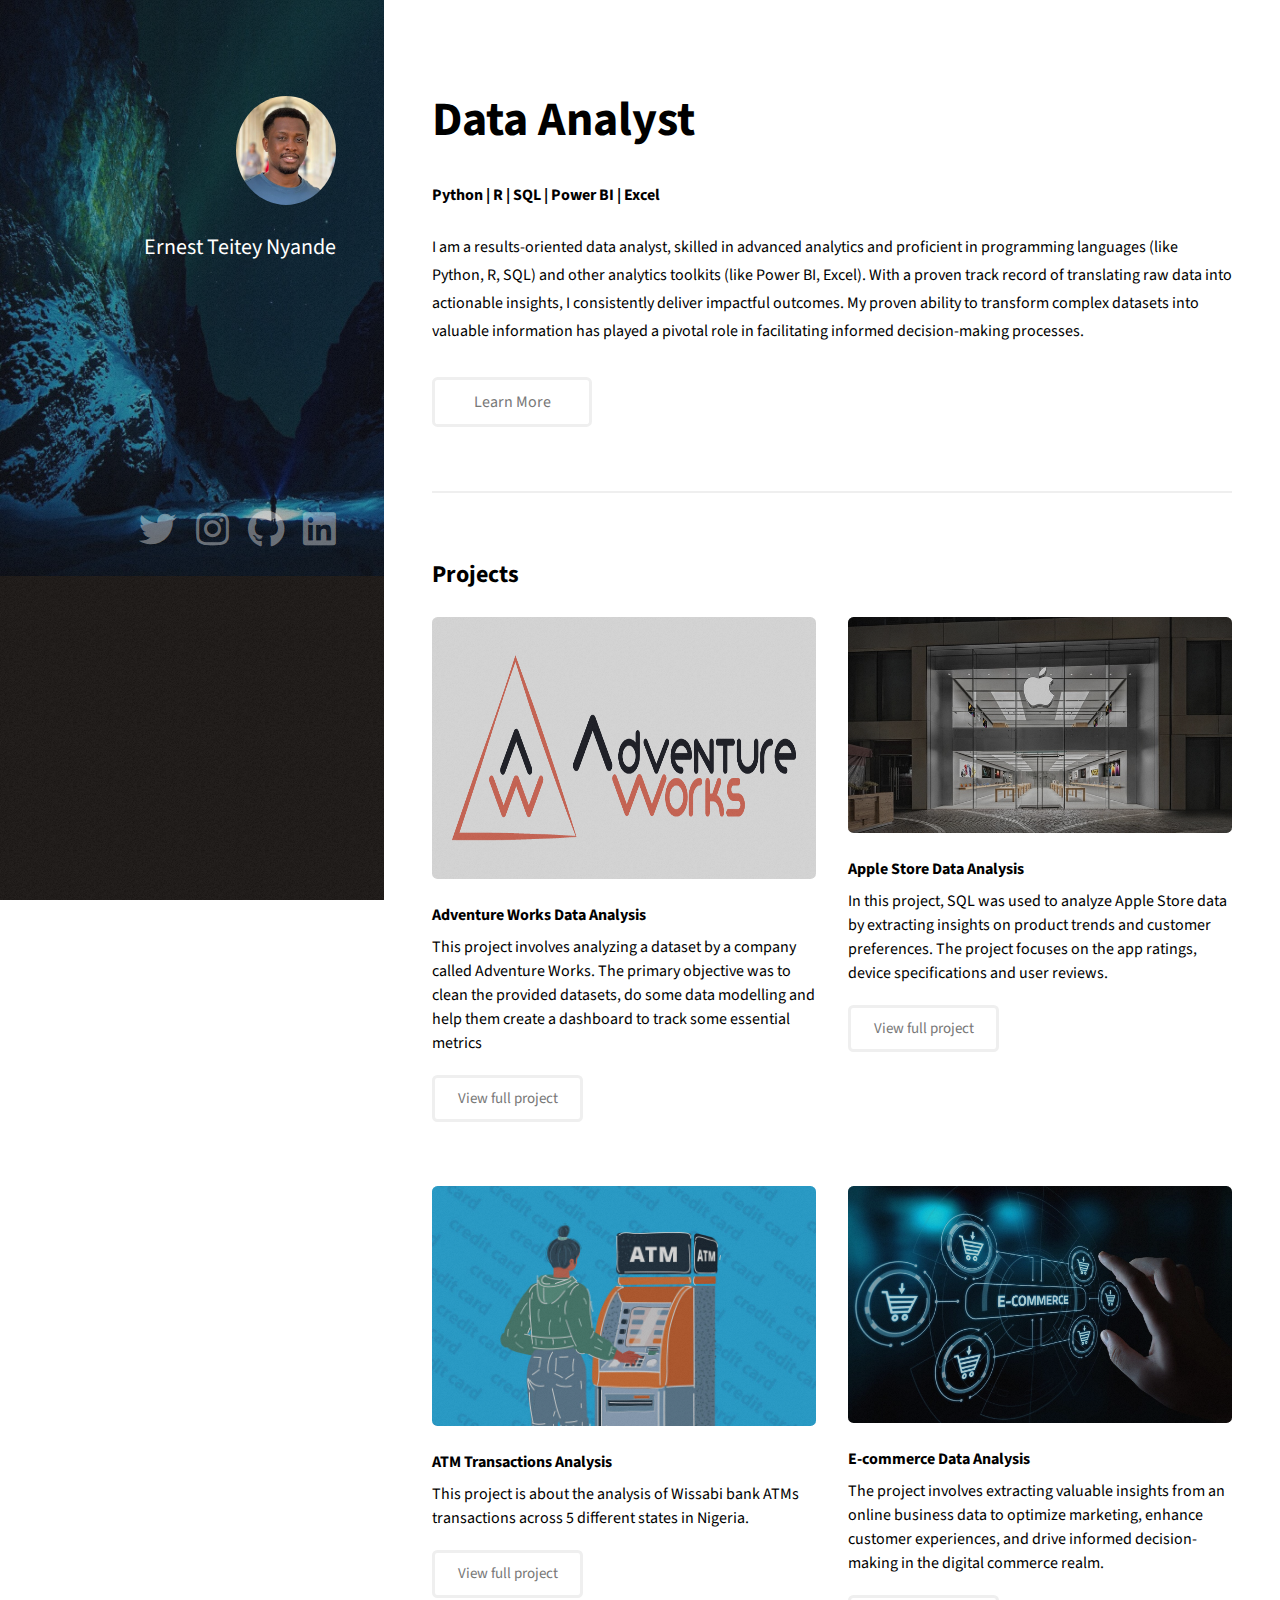
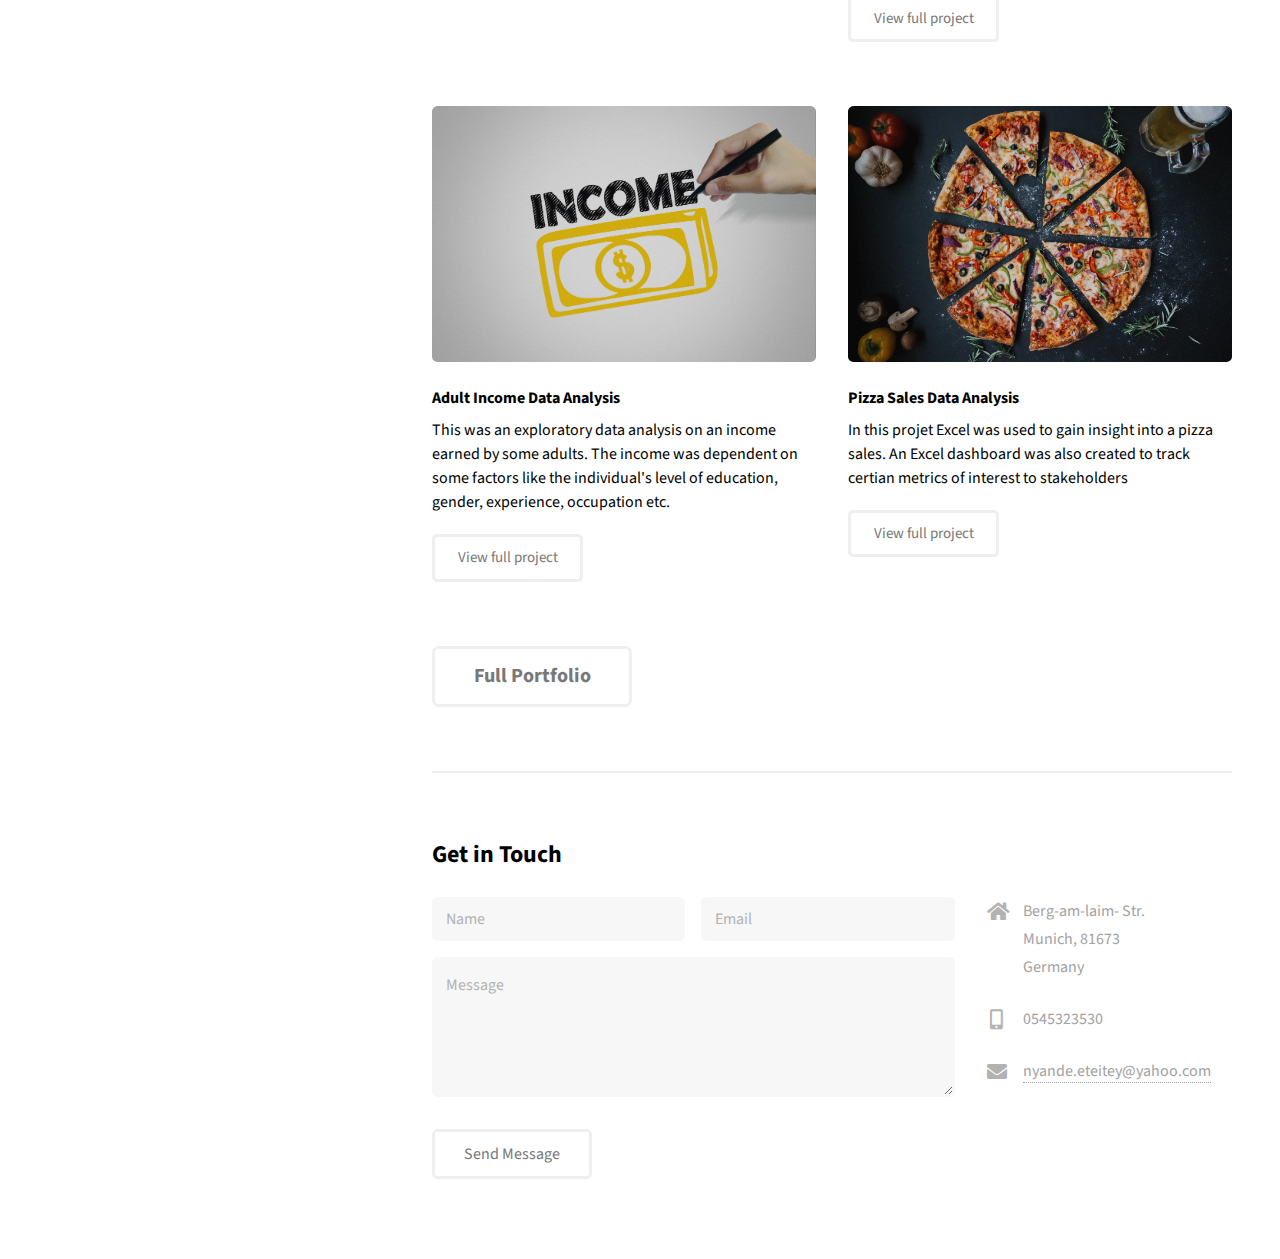
==== commit abd750ae: "changed E commerce to E-commerce" ====
--- a/index.html
+++ b/index.html
@@ -70,7 +70,7 @@
 							</article>
 							<article class="col-6 col-12-xsmall work-item">
 								<a href="images\fulls\ecom.jpg" class="image fit thumb"><img src="images\thumbs\ecom.jpg" alt="" /></a>
-								<h3 style="font-weight: bold; color: black;">E commerce Data Analysis</h3>
+								<h3 style="font-weight: bold; color: black;">E-commerce Data Analysis</h3>
 								<p style="font-size: 16px; color: black;">The project involves extracting valuable insights from an online business data to optimize marketing, enhance customer experiences, and drive informed decision-making in the digital commerce realm.</p>
 								<ul class="actions" style="margin-top: 20px;">
 									<li><a href="https://github.com/Teitey77/ECommerce-Data-Analysis-Project" target="_blank" class="button" style="font-size: 15px;">View full project</a></li>
